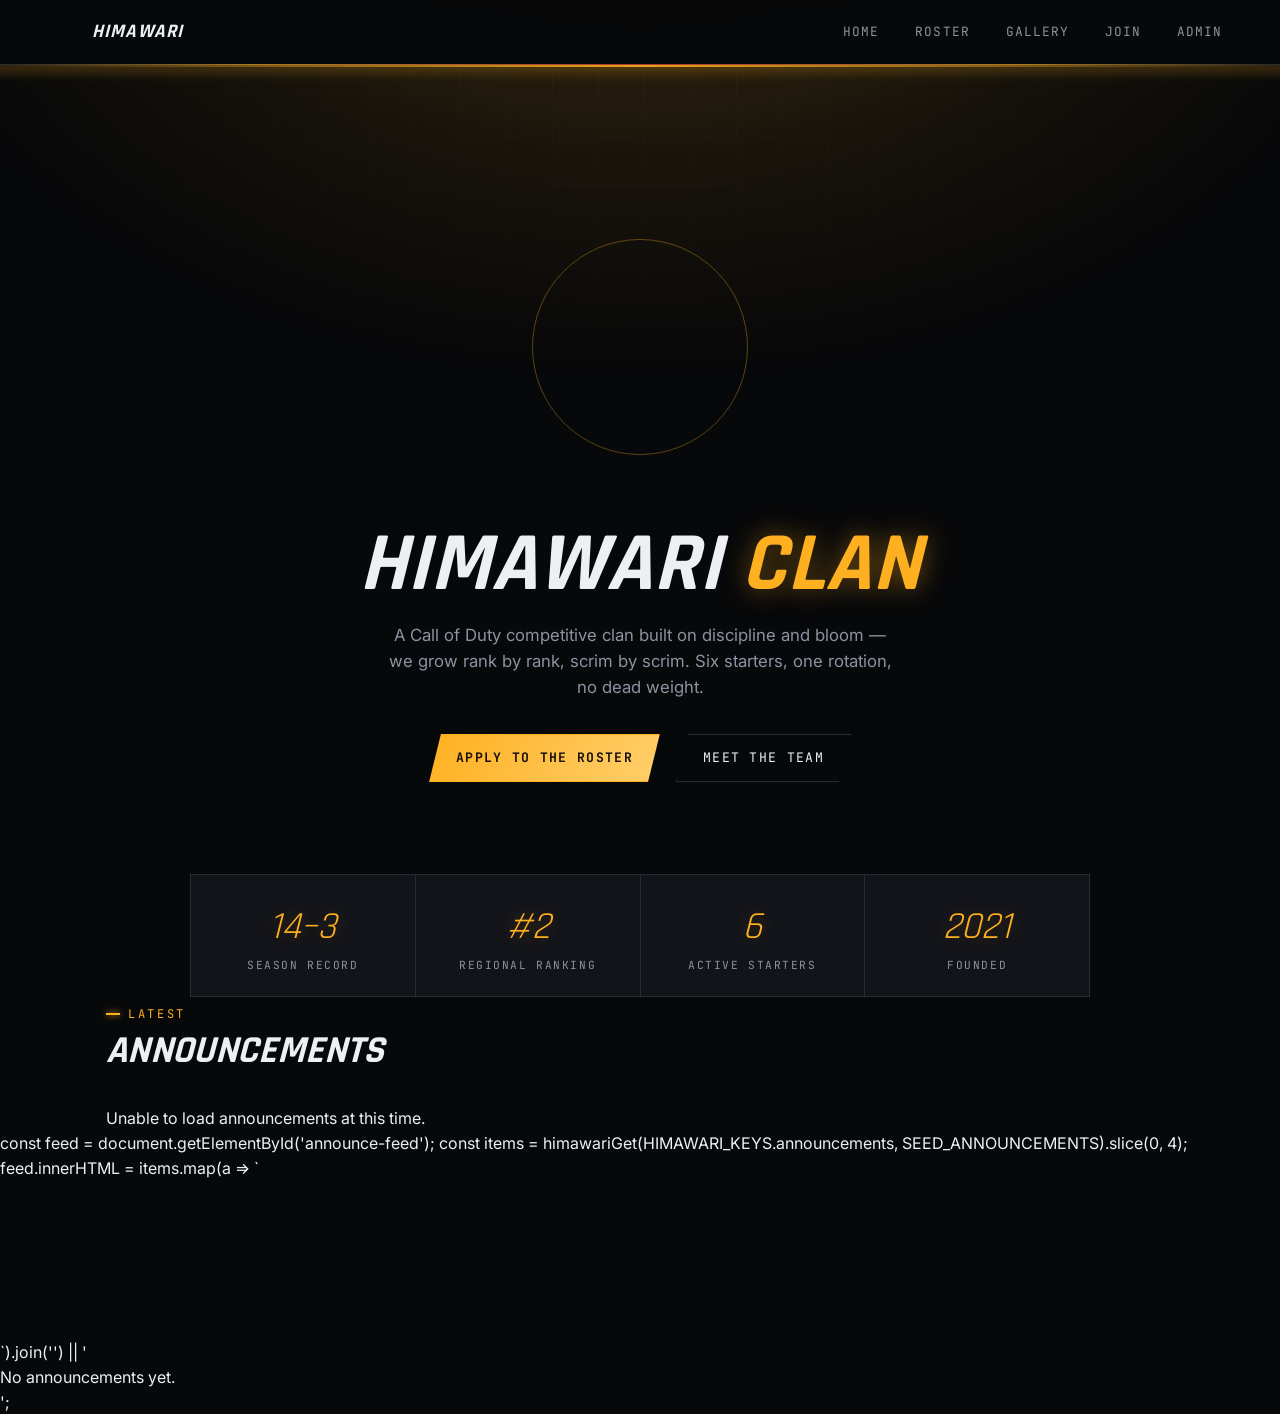
==== index.html @ 574be81c "Update index.html" ====
<!DOCTYPE html>
<html lang="en">
<head>
<meta charset="UTF-8">
<meta name="viewport" content="width=device-width, initial-scale=1.0">
<title>Himawari — Call of Duty Clan</title>
<link rel="preconnect" href="https://fonts.googleapis.com">
<link href="https://fonts.googleapis.com/css2?family=Rajdhani:wght@600;700&family=Inter:wght@400;500&family=JetBrains+Mono:wght@400;500&display=swap" rel="stylesheet">
<link rel="stylesheet" href="css/style.css">
</head>
<body data-page="home">

<nav class="site-nav">
  <a href="index.html" class="brand"><span class="emblem"></span> Himawari</a>
  <div class="nav-links">
    <a href="index.html" data-page="home">Home</a>
    <a href="roster.html" data-page="roster">Roster</a>
    <a href="gallery.html" data-page="gallery">Gallery</a>
    <a href="join.html" data-page="join">Join</a>
    <a href="admin.html" data-page="admin">Admin</a>
  </div>
  <button class="nav-toggle" aria-label="Toggle menu">☰</button>
</nav>

<header class="hero">
  <div class="container">
    <div class="emblem-hero" aria-hidden="true"></div>
    <h1>HIMAWARI <span class="accent">CLAN</span></h1>
    <p class="lede">A Call of Duty competitive clan built on discipline and bloom — we grow rank by rank, scrim by scrim. Six starters, one rotation, no dead weight.</p>
    <div class="hero-cta">
      <a href="join.html" class="btn btn-primary">Apply to the roster</a>
      <a href="roster.html" class="btn btn-ghost">Meet the team</a>
    </div>
  </div>
</header>

<section class="container">
  <div class="stat-strip reveal">
    <div class="stat"><div class="num">14–3</div><div class="label">Season record</div></div>
    <div class="stat"><div class="num">#2</div><div class="label">Regional ranking</div></div>
    <div class="stat"><div class="num">6</div><div class="label">Active starters</div></div>
    <div class="stat"><div class="num">2021</div><div class="label">Founded</div></div>
  </div>
</section>

<!-- Inside index.html -->
<section class="container">
  <div class="section-head reveal">
    <span class="eyebrow">Latest</span>
    <h2>Announcements</h2>
  </div>
  <div id="announce-feed" class="grid grid-2 reveal"></div>
</section>

<script>
  async function loadAnnouncements() {
    const feed = document.getElementById('announce-feed');
    try {
      const response = await fetch('/api/announcements');
      const items = await response.json();

      if (!items || items.length === 0) {
        feed.innerHTML = '<p class="text-muted">No announcements published yet.</p>';
        return;
      }

      feed.innerHTML = items.slice(0, 4).map(a => `
        <article class="card announce">
          <span class="eyebrow">${a.category || 'Announcement'}</span>
          <h3>${a.title}</h3>
          <p>${a.body}</p>
          <time>${new Date(a.created_at).toLocaleDateString()}</time>
        </article>
      `).join('');
    } catch (err) {
      console.error('Failed to load announcements:', err);
      feed.innerHTML = '<p>Unable to load announcements at this time.</p>';
    }
  }

  document.addEventListener('DOMContentLoaded', loadAnnouncements);
</script>
  const feed = document.getElementById('announce-feed');
  const items = himawariGet(HIMAWARI_KEYS.announcements, SEED_ANNOUNCEMENTS).slice(0, 4);
  feed.innerHTML = items.map(a => `
    <article class="card announce">
      <span class="eyebrow">Announcement</span>
      <h3>${a.title}</h3>
      <p>${a.body}</p>
      <time>${a.date}</time>
    </article>
  `).join('') || '<p>No announcements yet.</p>';
</script>
</body>
</html>
---- css/style.css ----
/* ============================================================
   HIMAWARI — design tokens
   Direction: Call of Duty Mobile HUD meets the clan's sunflower
   emblem. Tactical black field, operator-orange accent, kill-feed
   red, HUD corner-brackets on every panel, a scanline sweeping the
   hero, and a bloom-reticle sunflower where a compass would sit.
   All class names / custom properties are unchanged from the prior
   sheet so index/roster/gallery/join/admin.html and main.js /
   admin.js keep working without edits.
   ============================================================ */
:root {
  --bg: #07080a;
  --bg-deep: #050506;
  --panel: #12141a;
  --panel-alt: #191c23;
  --line: #262b34;
  --line-bright: #3a4150;

  --gold: #ffb020;
  --gold-dim: #c9821a;
  --ember: #ff4433;

  --text: #edeff2;
  --text-dim: #8b93a1;

  --font-display: 'Rajdhani', 'Arial Narrow', sans-serif;
  --font-body: 'Inter', system-ui, -apple-system, sans-serif;
  --font-mono: 'JetBrains Mono', ui-monospace, monospace;

  --ease-snap: cubic-bezier(0.16, 1, 0.3, 1);
  --ease-out: cubic-bezier(0.22, 1, 0.36, 1);
  --dur-fast: 180ms;
  --dur-med: 420ms;

  --hud-corner: 14px;
}

* { box-sizing: border-box; margin: 0; padding: 0; }

html { scroll-behavior: smooth; }

body {
  background:
    radial-gradient(ellipse 900px 500px at 50% -10%, rgba(255, 176, 32, 0.08), transparent 60%),
    var(--bg);
  color: var(--text);
  font-family: var(--font-body);
  line-height: 1.55;
  overflow-x: hidden;
  position: relative;
}

/* faint tactical grid + diagonal scan texture, fixed behind everything */
body::before {
  content: '';
  position: fixed;
  inset: 0;
  z-index: -1;
  pointer-events: none;
  background-image:
    linear-gradient(rgba(255, 255, 255, 0.028) 1px, transparent 1px),
    linear-gradient(90deg, rgba(255, 255, 255, 0.028) 1px, transparent 1px);
  background-size: 46px 46px;
  mask-image: radial-gradient(ellipse 80% 60% at 50% 0%, #000 0%, transparent 75%);
}

img, svg { display: block; max-width: 100%; }

a { color: inherit; text-decoration: none; }

h1, h2, h3, h4 {
  font-family: var(--font-display);
  font-weight: 700;
  letter-spacing: 0.01em;
  text-transform: uppercase;
  line-height: 1.02;
  font-style: italic;
  transform: skewX(-1deg);
}

.eyebrow {
  font-family: var(--font-mono);
  font-size: 0.75rem;
  letter-spacing: 0.22em;
  text-transform: uppercase;
  color: var(--gold);
  display: inline-flex;
  align-items: center;
  gap: 8px;
}
.eyebrow::before {
  content: '';
  width: 14px;
  height: 2px;
  background: var(--gold);
  box-shadow: 0 0 6px 0 var(--gold);
}

.container {
  max-width: 1180px;
  margin: 0 auto;
  padding: 0 clamp(20px, 5vw, 56px);
}

/* ---------- HUD corner brackets (signature panel treatment) ---------- */
.card,
.stat,
.gallery-tile,
.match,
.login-box,
.player-avatar {
  position: relative;
}
.card::before, .card::after,
.stat::before, .stat::after,
.gallery-tile::before, .gallery-tile::after,
.login-box::before, .login-box::after {
  content: '';
  position: absolute;
  width: var(--hud-corner);
  height: var(--hud-corner);
  border: 2px solid var(--gold);
  opacity: 0;
  transition: opacity 260ms var(--ease-snap), width 260ms var(--ease-snap), height 260ms var(--ease-snap);
  pointer-events: none;
  z-index: 3;
}
.card::before, .stat::before, .gallery-tile::before, .login-box::before {
  top: -1px; left: -1px;
  border-right: none; border-bottom: none;
}
.card::after, .stat::after, .gallery-tile::after, .login-box::after {
  bottom: -1px; right: -1px;
  border-left: none; border-top: none;
}
.card:hover::before, .card:hover::after,
.stat:hover::before, .stat:hover::after,
.gallery-tile:hover::before, .gallery-tile:hover::after,
.login-box::before, .login-box::after {
  opacity: 1;
}
.login-box::before, .login-box::after { opacity: 1; }

/* ---------- Nav ---------- */
.site-nav {
  position: sticky;
  top: 0;
  z-index: 50;
  display: flex;
  align-items: center;
  justify-content: space-between;
  padding: 16px clamp(20px, 5vw, 56px);
  background: rgba(7, 8, 10, 0.88);
  backdrop-filter: blur(12px);
  border-bottom: 1px solid var(--line);
}
.site-nav::after {
  content: '';
  position: absolute;
  left: 0; right: 0; bottom: -1px;
  height: 1px;
  background: linear-gradient(90deg, transparent, var(--gold) 20%, var(--ember) 50%, var(--gold) 80%, transparent);
  opacity: 0.6;
}

.brand {
  display: flex;
  align-items: center;
  gap: 10px;
  font-family: var(--font-display);
  font-weight: 700;
  font-size: 1.2rem;
  letter-spacing: 0.06em;
  text-transform: uppercase;
  font-style: italic;
  transition: transform 200ms var(--ease-snap), text-shadow 200ms var(--ease-snap);
}
.brand:hover { transform: skewX(-3deg); text-shadow: 0 0 14px rgba(255, 176, 32, 0.55); }

.brand .mark { width: 26px; height: 26px; }

.nav-links {
  display: flex;
  gap: clamp(14px, 3vw, 32px);
  font-family: var(--font-mono);
  font-size: 0.8rem;
  letter-spacing: 0.08em;
  text-transform: uppercase;
}

.nav-links a {
  position: relative;
  color: var(--text-dim);
  padding: 6px 2px;
  transition: color 160ms var(--ease-snap), transform 160ms var(--ease-snap);
  display: inline-block;
}
.nav-links a::before {
  content: '';
  position: absolute;
  left: -8px; top: 50%;
  width: 3px; height: 0;
  background: var(--ember);
  transform: translateY(-50%);
  transition: height 200ms var(--ease-snap);
}
.nav-links a::after {
  content: '';
  position: absolute;
  left: 0; bottom: -2px;
  height: 2px; width: 0;
  background: var(--gold);
  box-shadow: 0 0 8px 0 rgba(255, 176, 32, 0.7);
  transition: width 220ms var(--ease-snap);
}
.nav-links a:hover,
.nav-links a[aria-current="page"] { color: var(--text); transform: translateX(2px); }
.nav-links a:hover::after,
.nav-links a[aria-current="page"]::after { width: 100%; }
.nav-links a:hover::before,
.nav-links a[aria-current="page"]::before { height: 60%; }

/* animated hamburger -> X, built from pseudo-elements; no markup changes needed */
.nav-toggle {
  display: none;
  position: relative;
  background: var(--panel);
  border: 1px solid var(--line);
  color: transparent;
  width: 42px; height: 38px;
  font-size: 0;
  cursor: pointer;
  clip-path: polygon(8px 0, 100% 0, calc(100% - 8px) 100%, 0 100%);
  transition: border-color 200ms var(--ease-snap), background 200ms var(--ease-snap);
}
.nav-toggle:hover { border-color: var(--gold-dim); }
.nav-toggle::before,
.nav-toggle::after {
  content: '';
  position: absolute;
  left: 50%; top: 50%;
  width: 18px; height: 2px;
  background: var(--gold);
  transform: translate(-50%, -6px);
  box-shadow: 0 12px 0 0 var(--gold);
  transition: transform 260ms var(--ease-snap), box-shadow 260ms var(--ease-snap), background 260ms var(--ease-snap);
}
.nav-toggle::after {
  transform: translate(-50%, 6px);
  box-shadow: none;
}
.nav-links.open ~ .nav-toggle::before {
  transform: translate(-50%, -50%) rotate(45deg);
  box-shadow: none;
}
.nav-links.open ~ .nav-toggle::after {
  transform: translate(-50%, -50%) rotate(-45deg);
  background: var(--ember);
}

/* ---------- Sunflower / reticle emblem (signature element) ---------- */
.emblem {
  --petal: var(--gold);
  position: relative;
  width: 1em; height: 1em;
}
.emblem .petal {
  position: absolute;
  inset: 0;
  background: var(--petal);
  clip-path: polygon(50% 0%, 58% 34%, 50% 46%, 42% 34%);
  transform-origin: 50% 50%;
}
.brand .emblem { font-size: 26px; }

.emblem-hero {
  width: clamp(200px, 26vw, 300px);
  height: clamp(200px, 26vw, 300px);
  margin: 0 auto;
  position: relative;
}
.emblem-hero::before {
  /* reticle ring */
  content: '';
  position: absolute;
  inset: 14%;
  border: 1px solid rgba(255, 176, 32, 0.35);
  border-radius: 50%;
}
.emblem-hero .petal {
  position: absolute;
  inset: 0;
  clip-path: polygon(50% 2%, 59% 38%, 50% 48%, 41% 38%);
  background: linear-gradient(180deg, var(--gold) 0%, var(--ember) 130%);
  transform-origin: 50% 50%;
  opacity: 0;
  filter: drop-shadow(0 0 6px rgba(255, 176, 32, 0.35));
  animation: bloom 900ms var(--ease-snap) forwards;
}
.emblem-hero .core {
  position: absolute;
  inset: 40%;
  border-radius: 50%;
  background: radial-gradient(circle at 35% 30%, #1c1f26, #07080a 70%);
  border: 1px solid var(--gold-dim);
  box-shadow: 0 0 0 5px rgba(7, 8, 10, 0.9), 0 0 24px -4px rgba(255, 176, 32, 0.5);
  z-index: 2;
}
@keyframes bloom {
  from { opacity: 0; transform: scale(0.2) rotate(var(--rot, 0deg)); }
  to { opacity: 1; transform: scale(1) rotate(var(--rot, 0deg)); }
}
.emblem-hero { animation: spin-slow 28s linear infinite; }
@keyframes spin-slow { to { transform: rotate(360deg); } }

/* ---------- Hero ---------- */
.hero {
  position: relative;
  padding: clamp(60px, 12vw, 132px) 0 clamp(48px, 8vw, 92px);
  text-align: center;
  overflow: hidden;
  isolation: isolate;
}
.hero::before {
  content: '';
  position: absolute;
  inset: -20% -10% auto -10%;
  height: 60%;
  background: radial-gradient(ellipse at 50% 0%, rgba(255, 176, 32, 0.16), transparent 70%);
  pointer-events: none;
  will-change: transform;
  transform: translateY(calc(var(--parallax, 0px) * -0.5));
}
.hero-glow-2 {
  content: '';
  position: absolute;
  inset: auto -20% -30% -20%;
  height: 50%;
  background: radial-gradient(ellipse at 50% 100%, rgba(255, 68, 51, 0.12), transparent 70%);
  pointer-events: none;
  will-change: transform;
  transform: translateY(var(--parallax, 0px));
}
/* scanline sweep across the hero — HUD "boot" feel */
.hero::after {
  content: '';
  position: absolute;
  left: -10%; right: -10%;
  top: 0;
  height: 2px;
  background: linear-gradient(90deg, transparent, rgba(255, 176, 32, 0.9), transparent);
  box-shadow: 0 0 14px 2px rgba(255, 176, 32, 0.5);
  animation: scan-sweep 5.5s ease-in-out infinite;
  z-index: -1;
}
@keyframes scan-sweep {
  0% { top: 0%; opacity: 0; }
  8% { opacity: 1; }
  50% { top: 100%; opacity: 1; }
  58% { opacity: 0; }
  100% { top: 100%; opacity: 0; }
}
.pollen-field { position: absolute; inset: 0; pointer-events: none; overflow: hidden; }
.pollen {
  position: absolute;
  bottom: -10px;
  width: 5px; height: 5px;
  border-radius: 50%;
  background: var(--gold);
  opacity: 0;
  box-shadow: 0 0 8px 1px rgba(255, 176, 32, 0.6);
  animation: pollen-drift linear infinite;
}
@keyframes pollen-drift {
  0% { opacity: 0; transform: translate(0, 0) scale(0.6); }
  10% { opacity: 0.9; }
  90% { opacity: 0.5; }
  100% { opacity: 0; transform: translate(var(--drift-x, 40px), -520px) scale(1.1); }
}
.hero h1 {
  font-size: clamp(2.6rem, 8vw, 5.2rem);
  margin: 26px 0 14px;
  opacity: 0;
  animation: rise-in 760ms var(--ease-snap) 320ms forwards;
}
.hero h1 .accent { color: var(--gold); text-shadow: 0 0 26px rgba(255, 176, 32, 0.45); }
.hero p.lede {
  max-width: 46ch;
  margin: 0 auto;
  color: var(--text-dim);
  font-size: 1.05rem;
  opacity: 0;
  animation: rise-in 760ms var(--ease-snap) 520ms forwards;
}
.hero-cta {
  display: flex;
  gap: 16px;
  justify-content: center;
  margin-top: 34px;
  flex-wrap: wrap;
  opacity: 0;
  animation: rise-in 760ms var(--ease-snap) 700ms forwards;
}
@keyframes rise-in {
  from { opacity: 0; transform: translateY(26px); }
  to { opacity: 1; transform: translateY(0); }
}

/* ---------- Buttons ---------- */
.btn {
  display: inline-flex;
  align-items: center;
  gap: 8px;
  padding: 13px 26px;
  font-family: var(--font-mono);
  font-size: 0.82rem;
  letter-spacing: 0.1em;
  text-transform: uppercase;
  border: 1px solid var(--line);
  background: var(--panel);
  color: var(--text);
  clip-path: polygon(12px 0, 100% 0, calc(100% - 12px) 100%, 0 100%);
  transition: transform 220ms var(--ease-snap), border-color 220ms, box-shadow 220ms, background 220ms;
  cursor: pointer;
  position: relative;
  overflow: hidden;
}
.btn::before {
  content: '';
  position: absolute;
  inset: 0;
  background: linear-gradient(120deg, transparent 30%, rgba(255, 255, 255, 0.18) 50%, transparent 70%);
  transform: translateX(-120%);
  transition: transform 520ms var(--ease-snap);
}
.btn:hover::before { transform: translateX(120%); }
.btn:hover { transform: translateY(-3px) scale(1.03); border-color: var(--gold-dim); }
.btn:active { transform: translateY(-1px) scale(0.98); transition-duration: 80ms; }
.btn-primary {
  background: linear-gradient(120deg, var(--gold), #ffcf6b);
  color: #17110a;
  border-color: var(--gold);
  font-weight: 700;
}
.btn-primary:hover { box-shadow: 0 0 0 1px var(--gold), 0 16px 40px -14px rgba(255, 176, 32, 0.65); }
.btn-ghost { background: transparent; }
.btn-ghost:hover { background: var(--panel-alt); }
.btn-danger { border-color: var(--ember); color: var(--ember); background: transparent; }
.btn-danger:hover { box-shadow: 0 0 0 1px var(--ember), 0 16px 34px -16px rgba(255, 68, 51, 0.55); }

/* ---------- Stat strip ---------- */
.stat-strip {
  display: grid;
  grid-template-columns: repeat(auto-fit, minmax(140px, 1fr));
  gap: 1px;
  background: var(--line);
  border: 1px solid var(--line);
  margin: 0 auto;
  max-width: 900px;
}
.stat {
  background: var(--panel);
  padding: 22px 16px;
  text-align: center;
  transition: background 220ms var(--ease-snap);
}
.stat:hover { background: var(--panel-alt); }
.stat .num {
  font-family: var(--font-display);
  font-style: italic;
  font-size: clamp(1.6rem, 4vw, 2.4rem);
  color: var(--gold);
  text-shadow: 0 0 18px rgba(255, 176, 32, 0.3);
}
.stat .label {
  font-family: var(--font-mono);
  font-size: 0.7rem;
  letter-spacing: 0.14em;
  text-transform: uppercase;
  color: var(--text-dim);
}

/* ---------- Sections ---------- */
section { padding: clamp(56px, 9vw, 104px) 0; }
.section-head { margin-bottom: 36px; }
.section-head h2 { font-size: clamp(1.7rem, 4vw, 2.4rem); margin-top: 8px; }

/* scroll reveal — staggered, direction-varied.
   IMPORTANT: .reveal is visible by default. JS opts an element INTO the
   hidden/animated starting state (via .reveal-armed) only once it has
   successfully set everything up, then reveals it on scroll. This way,
   if JS is slow, blocked, or a specific layout ever fails to intersect,
   content simply shows as normal instead of staying invisible. */
.reveal {
  opacity: 1;
  transform: none;
  clip-path: none;
}
.reveal.reveal-armed {
  opacity: 0;
  transition: opacity 640ms var(--ease-out), transform 640ms var(--ease-out), clip-path 640ms var(--ease-out);
  clip-path: inset(0 0 100% 0);
}
.reveal.reveal-armed[data-dir="up"] { transform: translateY(36px); }
.reveal.reveal-armed[data-dir="left"] { transform: translateX(-48px); clip-path: inset(0 100% 0 0); }
.reveal.reveal-armed[data-dir="right"] { transform: translateX(48px); clip-path: inset(0 0 0 100%); }
.reveal.reveal-armed[data-dir="scale"] { transform: scale(0.9) translateY(20px); clip-path: none; }
.reveal.reveal-armed.is-visible {
  opacity: 1;
  transform: none;
  clip-path: inset(0 0 0% 0);
}

/* ---------- Cards ---------- */
.card {
  background: var(--panel);
  border: 1px solid var(--line);
  padding: 24px;
  clip-path: polygon(0 0, 100% 0, 100% calc(100% - 16px), calc(100% - 16px) 100%, 0 100%);
  transition: border-color 220ms, transform 220ms var(--ease-snap), box-shadow 220ms, background 220ms;
}
.card:hover {
  border-color: var(--gold-dim);
  background: var(--panel-alt);
  transform: translateY(-6px) scale(1.015);
  box-shadow: 0 20px 44px -22px rgba(255, 176, 32, 0.4);
}

.grid { display: grid; gap: 20px; }
.grid-3 { grid-template-columns: repeat(auto-fit, minmax(220px, 1fr)); }
.grid-2 { grid-template-columns: repeat(auto-fit, minmax(280px, 1fr)); }

/* Announcement card */
.announce .eyebrow { display: inline-flex; margin-bottom: 8px; }
.announce h3 { font-size: 1.15rem; margin-bottom: 8px; }
.announce p { color: var(--text-dim); font-size: 0.94rem; }
.announce time { font-family: var(--font-mono); font-size: 0.72rem; color: var(--text-dim); }

/* Roster */
.player-card { text-align: left; }
.player-avatar {
  width: 56px; height: 56px;
  display: flex; align-items: center; justify-content: center;
  background: linear-gradient(160deg, var(--gold), var(--ember));
  color: #17110a;
  font-family: var(--font-display);
  font-style: italic;
  font-weight: 700;
  font-size: 1.2rem;
  margin-bottom: 16px;
  clip-path: polygon(20% 0, 100% 0, 80% 100%, 0 100%);
  transition: transform 260ms var(--ease-snap), box-shadow 260ms var(--ease-snap);
}
.player-card:hover .player-avatar { transform: rotate(-4deg) scale(1.08); box-shadow: 0 10px 26px -10px rgba(255, 176, 32, 0.6); }
.player-card h3 { font-size: 1.1rem; }
.player-role { font-family: var(--font-mono); font-size: 0.75rem; color: var(--gold); letter-spacing: 0.09em; text-transform: uppercase; margin: 4px 0 10px; }
.player-meta { font-size: 0.85rem; color: var(--text-dim); }

/* Gallery */
.gallery-tile {
  aspect-ratio: 4/3;
  position: relative;
  overflow: hidden;
  border: 1px solid var(--line);
  transition: border-color 220ms;
}
.gallery-tile:hover { border-color: var(--gold-dim); }
.gallery-tile .fill {
  position: absolute; inset: 0;
  transition: transform 700ms var(--ease-snap), filter 700ms;
}
.gallery-tile:hover .fill { transform: scale(1.12) rotate(-1deg); filter: brightness(1.15) saturate(1.1); }
.gallery-tile .cap {
  position: absolute; left: 0; right: 0; bottom: 0;
  padding: 14px 16px;
  background: linear-gradient(0deg, rgba(0,0,0,0.8), transparent);
  font-family: var(--font-mono);
  font-size: 0.78rem;
  transform: translateY(6px);
  opacity: 0.85;
  transition: transform 220ms var(--ease-snap), opacity 220ms;
}
.gallery-tile:hover .cap { transform: translateY(0); opacity: 1; }

/* Forms */
.field { margin-bottom: 18px; }
.field label {
  display: block;
  font-family: var(--font-mono);
  font-size: 0.75rem;
  letter-spacing: 0.08em;
  text-transform: uppercase;
  color: var(--text-dim);
  margin-bottom: 8px;
}
.field input, .field textarea, .field select {
  width: 100%;
  background: var(--panel-alt);
  border: 1px solid var(--line);
  color: var(--text);
  padding: 12px 14px;
  font-family: var(--font-body);
  font-size: 0.95rem;
  transition: border-color 180ms var(--ease-snap), box-shadow 180ms var(--ease-snap);
}
.field input:focus, .field textarea:focus, .field select:focus,
button:focus-visible, a:focus-visible, .btn:focus-visible {
  outline: 2px solid var(--gold);
  outline-offset: 2px;
}
.field input:focus, .field textarea:focus, .field select:focus {
  border-color: var(--gold-dim);
  box-shadow: 0 0 0 3px rgba(255, 176, 32, 0.12);
}
.field textarea { min-height: 120px; resize: vertical; }

/* ---------- Footer ---------- */
.site-footer {
  border-top: 1px solid var(--line);
  padding: 32px clamp(20px, 5vw, 56px);
  display: flex;
  justify-content: space-between;
  flex-wrap: wrap;
  gap: 12px;
  color: var(--text-dim);
  font-family: var(--font-mono);
  font-size: 0.78rem;
}

/* ---------- Admin ---------- */
.admin-tabs {
  display: flex;
  gap: 2px;
  margin-bottom: 28px;
  flex-wrap: wrap;
}
.admin-tab {
  padding: 10px 18px;
  background: var(--panel);
  border: 1px solid var(--line);
  font-family: var(--font-mono);
  font-size: 0.78rem;
  letter-spacing: 0.07em;
  text-transform: uppercase;
  cursor: pointer;
  color: var(--text-dim);
  transition: color 180ms var(--ease-snap), border-color 180ms var(--ease-snap), background 180ms var(--ease-snap);
}
.admin-tab:hover { color: var(--text); background: var(--panel-alt); }
.admin-tab.active { color: var(--gold); border-color: var(--gold-dim); background: var(--panel-alt); }
.admin-panel { display: none; animation: rise-in 420ms var(--ease-out) forwards; }
.admin-panel.active { display: block; }

.tab-badge {
  display: inline-flex;
  align-items: center;
  justify-content: center;
  min-width: 18px;
  height: 18px;
  padding: 0 5px;
  margin-left: 6px;
  border-radius: 999px;
  background: var(--ember);
  color: #fff;
  font-size: 0.68rem;
  font-weight: 700;
  box-shadow: 0 0 8px 0 rgba(255, 68, 51, 0.6);
  animation: badge-pulse 1.8s ease-in-out infinite;
}
@keyframes badge-pulse {
  0%, 100% { box-shadow: 0 0 8px 0 rgba(255, 68, 51, 0.6); }
  50% { box-shadow: 0 0 14px 3px rgba(255, 68, 51, 0.8); }
}

.list-row {
  display: flex;
  justify-content: space-between;
  align-items: flex-start;
  gap: 16px;
  padding: 16px 0;
  border-bottom: 1px solid var(--line);
  transition: background 180ms var(--ease-snap);
}
.list-row:hover { background: rgba(255, 176, 32, 0.03); }
.list-row .row-actions { display: flex; gap: 8px; flex-shrink: 0; }
.row-actions button {
  background: none;
  border: 1px solid var(--line);
  color: var(--text-dim);
  padding: 6px 12px;
  font-family: var(--font-mono);
  font-size: 0.72rem;
  cursor: pointer;
  transition: color 160ms var(--ease-snap), border-color 160ms var(--ease-snap);
}
.row-actions button:hover { color: var(--text); border-color: var(--gold-dim); }

.login-gate {
  min-height: 70vh;
  display: flex;
  align-items: center;
  justify-content: center;
}
.login-box { width: 100%; max-width: 360px; }

/* Bracket */
.bracket {
  display: flex;
  gap: 40px;
  overflow-x: auto;
  padding: 12px 0 24px;
}
.bracket-round { display: flex; flex-direction: column; justify-content: space-around; gap: 20px; min-width: 200px; }
.bracket-round h4 { font-size: 0.78rem; color: var(--text-dim); margin-bottom: 10px; }
.match {
  background: var(--panel);
  border: 1px solid var(--line);
  font-family: var(--font-mono);
  font-size: 0.8rem;
  transition: border-color 180ms var(--ease-snap);
}
.match .side {
  padding: 9px 12px;
  border-bottom: 1px solid var(--line);
  display: flex;
  justify-content: space-between;
  cursor: pointer;
  transition: background 160ms var(--ease-snap), color 160ms var(--ease-snap);
}
.match .side:last-child { border-bottom: none; }
.match .side.winner { color: var(--gold); text-shadow: 0 0 10px rgba(255, 176, 32, 0.4); }
.match .side:hover { background: var(--panel-alt); }

@media (max-width: 760px) {
  .nav-links {
    display: flex;
    flex-direction: column;
    position: absolute;
    top: 100%; left: 0; right: 0;
    background: rgba(7, 8, 10, 0.97);
    backdrop-filter: blur(12px);
    padding: 8px 20px;
    border-bottom: 1px solid var(--line);
    gap: 4px;

    max-height: 0;
    opacity: 0;
    padding-top: 0;
    padding-bottom: 0;
    overflow: hidden;
    visibility: hidden;
    transition:
      max-height 420ms var(--ease-snap),
      opacity 260ms var(--ease-snap),
      padding 420ms var(--ease-snap),
      visibility 0ms linear 420ms;
  }
  .nav-links.open {
    max-height: 360px;
    opacity: 1;
    padding-top: 14px;
    padding-bottom: 18px;
    visibility: visible;
    transition:
      max-height 420ms var(--ease-snap),
      opacity 300ms var(--ease-snap) 60ms,
      padding 420ms var(--ease-snap),
      visibility 0ms;
  }
  .nav-links a {
    padding: 12px 4px;
    border-bottom: 1px solid var(--line);
    opacity: 0;
    transform: translateY(-8px);
    transition: opacity 320ms var(--ease-out), transform 320ms var(--ease-out), color 160ms var(--ease-snap);
  }
  .nav-links a:last-child { border-bottom: none; }
  .nav-links.open a {
    opacity: 1;
    transform: translateY(0);
  }
  .nav-links.open a:nth-child(1) { transition-delay: 80ms; }
  .nav-links.open a:nth-child(2) { transition-delay: 130ms; }
  .nav-links.open a:nth-child(3) { transition-delay: 180ms; }
  .nav-links.open a:nth-child(4) { transition-delay: 230ms; }
  .nav-links.open a:nth-child(5) { transition-delay: 280ms; }
  .nav-toggle { display: block; }
}

@media (prefers-reduced-motion: reduce) {
  *, *::before, *::after {
    animation-duration: 0.001ms !important;
    animation-iteration-count: 1 !important;
    transition-duration: 0.001ms !important;
    scroll-behavior: auto !important;
  }
  .emblem-hero { animation: none; }
  .reveal { opacity: 1; transform: none; clip-path: none; }
}
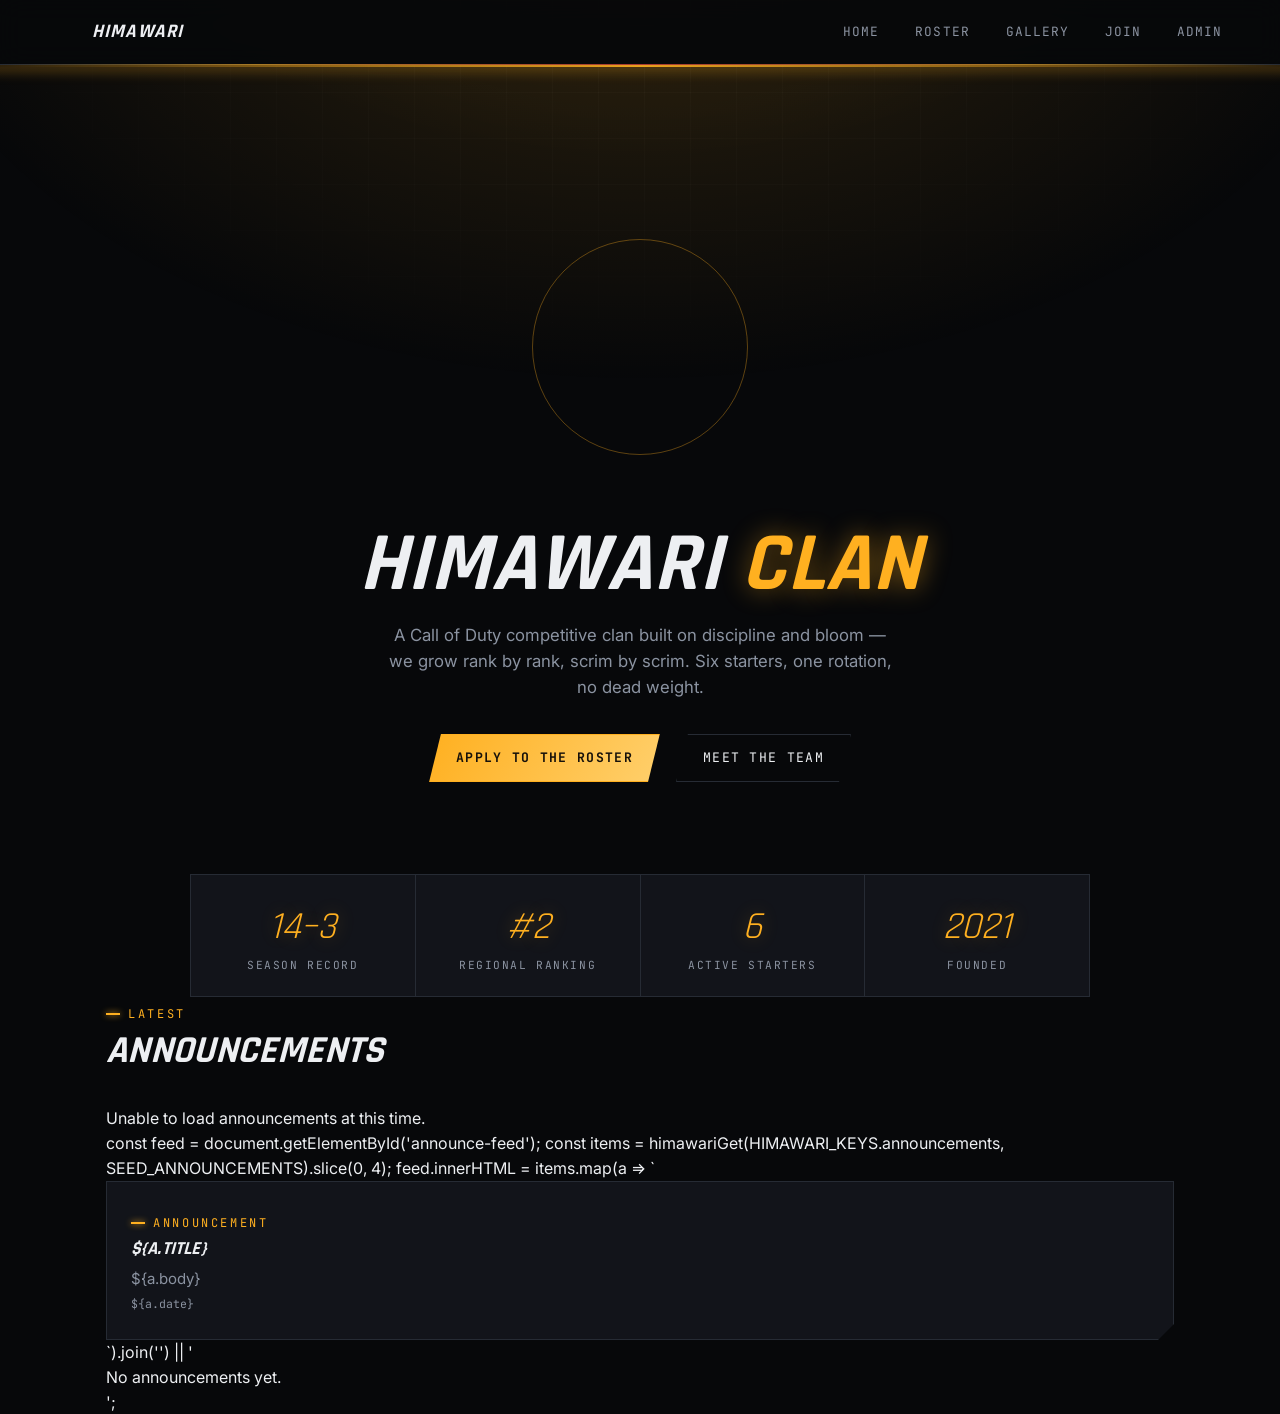
==== commit f92b01ea: "Update index.html" ====
--- a/index.html
+++ b/index.html
@@ -50,6 +50,15 @@
     <h2>Announcements</h2>
   </div>
   <div id="announce-feed" class="grid grid-2 reveal"></div>
+<!-- Inside index.html, right after the announcements section -->
+<section class="container" id="bracket-section" style="display: none;">
+  <div class="section-head reveal">
+    <span class="eyebrow">Tournament</span>
+    <h2 id="bracket-title">Active Bracket</h2>
+  </div>
+  
+  <!-- Bracket wrapper uses the styled .bracket class from your css/style.css -->
+  <div id="bracket-container" class="bracket reveal"></div>
 </section>
 
 <script>
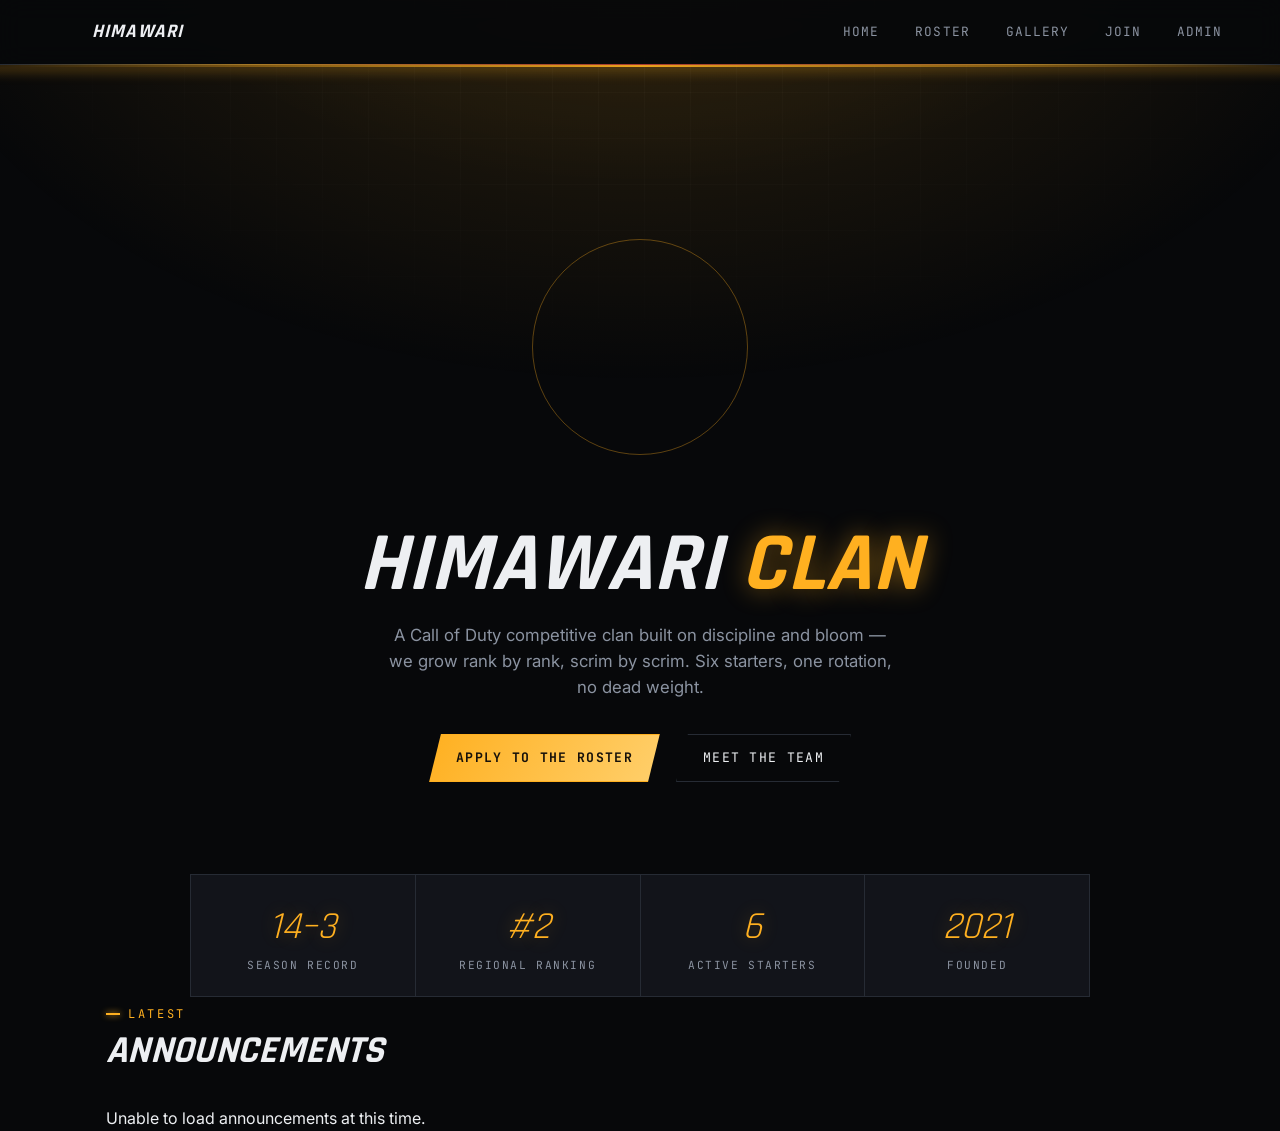
==== commit 729438af: "Update index.html" ====
--- a/index.html
+++ b/index.html
@@ -1,104 +1,147 @@
 <!DOCTYPE html>
 <html lang="en">
 <head>
-<meta charset="UTF-8">
-<meta name="viewport" content="width=device-width, initial-scale=1.0">
-<title>Himawari — Call of Duty Clan</title>
-<link rel="preconnect" href="https://fonts.googleapis.com">
-<link href="https://fonts.googleapis.com/css2?family=Rajdhani:wght@600;700&family=Inter:wght@400;500&family=JetBrains+Mono:wght@400;500&display=swap" rel="stylesheet">
-<link rel="stylesheet" href="css/style.css">
+  <meta charset="UTF-8">
+  <meta name="viewport" content="width=device-width, initial-scale=1.0">
+  <title>Himawari — Call of Duty Clan</title>
+  <link rel="preconnect" href="https://fonts.googleapis.com">
+  <link href="https://fonts.googleapis.com/css2?family=Rajdhani:wght@600;700&family=Inter:wght@400;500&family=JetBrains+Mono:wght@400;500&display=swap" rel="stylesheet">
+  <link rel="stylesheet" href="css/style.css">
 </head>
 <body data-page="home">
 
-<nav class="site-nav">
-  <a href="index.html" class="brand"><span class="emblem"></span> Himawari</a>
-  <div class="nav-links">
-    <a href="index.html" data-page="home">Home</a>
-    <a href="roster.html" data-page="roster">Roster</a>
-    <a href="gallery.html" data-page="gallery">Gallery</a>
-    <a href="join.html" data-page="join">Join</a>
-    <a href="admin.html" data-page="admin">Admin</a>
-  </div>
-  <button class="nav-toggle" aria-label="Toggle menu">☰</button>
-</nav>
+  <nav class="site-nav">
+    <a href="index.html" class="brand"><span class="emblem"></span> Himawari</a>
+    <div class="nav-links">
+      <a href="index.html" data-page="home">Home</a>
+      <a href="roster.html" data-page="roster">Roster</a>
+      <a href="gallery.html" data-page="gallery">Gallery</a>
+      <a href="join.html" data-page="join">Join</a>
+      <a href="admin.html" data-page="admin">Admin</a>
+    </div>
+    <button class="nav-toggle" aria-label="Toggle menu">☰</button>
+  </nav>
 
-<header class="hero">
-  <div class="container">
-    <div class="emblem-hero" aria-hidden="true"></div>
-    <h1>HIMAWARI <span class="accent">CLAN</span></h1>
-    <p class="lede">A Call of Duty competitive clan built on discipline and bloom — we grow rank by rank, scrim by scrim. Six starters, one rotation, no dead weight.</p>
-    <div class="hero-cta">
-      <a href="join.html" class="btn btn-primary">Apply to the roster</a>
-      <a href="roster.html" class="btn btn-ghost">Meet the team</a>
+  <header class="hero">
+    <div class="container">
+      <div class="emblem-hero" aria-hidden="true"></div>
+      <h1>HIMAWARI <span class="accent">CLAN</span></h1>
+      <p class="lede">A Call of Duty competitive clan built on discipline and bloom — we grow rank by rank, scrim by scrim. Six starters, one rotation, no dead weight.</p>
+      <div class="hero-cta">
+        <a href="join.html" class="btn btn-primary">Apply to the roster</a>
+        <a href="roster.html" class="btn btn-ghost">Meet the team</a>
+      </div>
     </div>
-  </div>
-</header>
+  </header>
 
-<section class="container">
-  <div class="stat-strip reveal">
-    <div class="stat"><div class="num">14–3</div><div class="label">Season record</div></div>
-    <div class="stat"><div class="num">#2</div><div class="label">Regional ranking</div></div>
-    <div class="stat"><div class="num">6</div><div class="label">Active starters</div></div>
-    <div class="stat"><div class="num">2021</div><div class="label">Founded</div></div>
-  </div>
-</section>
+  <section class="container">
+    <div class="stat-strip reveal">
+      <div class="stat"><div class="num">14–3</div><div class="label">Season record</div></div>
+      <div class="stat"><div class="num">#2</div><div class="label">Regional ranking</div></div>
+      <div class="stat"><div class="num">6</div><div class="label">Active starters</div></div>
+      <div class="stat"><div class="num">2021</div><div class="label">Founded</div></div>
+    </div>
+  </section>
 
-<!-- Inside index.html -->
-<section class="container">
-  <div class="section-head reveal">
-    <span class="eyebrow">Latest</span>
-    <h2>Announcements</h2>
-  </div>
-  <div id="announce-feed" class="grid grid-2 reveal"></div>
-<!-- Inside index.html, right after the announcements section -->
-<section class="container" id="bracket-section" style="display: none;">
-  <div class="section-head reveal">
-    <span class="eyebrow">Tournament</span>
-    <h2 id="bracket-title">Active Bracket</h2>
-  </div>
-  
-  <!-- Bracket wrapper uses the styled .bracket class from your css/style.css -->
-  <div id="bracket-container" class="bracket reveal"></div>
-</section>
+  <!-- Announcements Section -->
+  <section class="container">
+    <div class="section-head reveal">
+      <span class="eyebrow">Latest</span>
+      <h2>Announcements</h2>
+    </div>
+    <div id="announce-feed" class="grid grid-2 reveal"></div>
+  </section>
 
-<script>
-  async function loadAnnouncements() {
-    const feed = document.getElementById('announce-feed');
-    try {
-      const response = await fetch('/api/announcements');
-      const items = await response.json();
+  <!-- Active Tournament Bracket Section -->
+  <section class="container" id="bracket-section" style="display: none;">
+    <div class="section-head reveal">
+      <span class="eyebrow">Tournament</span>
+      <h2 id="bracket-title">Active Bracket</h2>
+    </div>
+    <div id="bracket-container" class="bracket reveal"></div>
+  </section>
 
-      if (!items || items.length === 0) {
-        feed.innerHTML = '<p class="text-muted">No announcements published yet.</p>';
-        return;
+  <script>
+    // 1. Fetch & Render Announcements
+    async function loadAnnouncements() {
+      const feed = document.getElementById('announce-feed');
+      try {
+        const response = await fetch('/api/announcements');
+        if (!response.ok) throw new Error('Network response failed');
+        
+        const items = await response.json();
+
+        if (!items || items.length === 0) {
+          feed.innerHTML = '<p class="text-muted">No announcements published yet.</p>';
+          return;
+        }
+
+        feed.innerHTML = items.slice(0, 4).map(a => `
+          <article class="card announce">
+            <span class="eyebrow">${a.category || 'Announcement'}</span>
+            <h3>${a.title}</h3>
+            <p>${a.body}</p>
+            <time>${new Date(a.created_at || Date.now()).toLocaleDateString()}</time>
+          </article>
+        `).join('');
+      } catch (err) {
+        console.error('Failed to load announcements:', err);
+        feed.innerHTML = '<p class="text-muted">Unable to load announcements at this time.</p>';
       }
+    }
 
-      feed.innerHTML = items.slice(0, 4).map(a => `
-        <article class="card announce">
-          <span class="eyebrow">${a.category || 'Announcement'}</span>
-          <h3>${a.title}</h3>
-          <p>${a.body}</p>
-          <time>${new Date(a.created_at).toLocaleDateString()}</time>
-        </article>
-      `).join('');
-    } catch (err) {
-      console.error('Failed to load announcements:', err);
-      feed.innerHTML = '<p>Unable to load announcements at this time.</p>';
+    // 2. Fetch & Render Tournament Bracket
+    async function loadHomeBracket() {
+      const section = document.getElementById('bracket-section');
+      const titleEl = document.getElementById('bracket-title');
+      const container = document.getElementById('bracket-container');
+
+      try {
+        const res = await fetch('/api/bracket?home=true');
+        if (!res.ok) throw new Error('Bracket API unavailable');
+
+        const bracket = await res.json();
+
+        if (!bracket || !bracket.bracket_data) {
+          section.style.display = 'none';
+          return;
+        }
+
+        section.style.display = 'block';
+        titleEl.textContent = bracket.title || 'Active Tournament Bracket';
+
+        const data = bracket.bracket_data;
+
+        if (data.rounds && Array.isArray(data.rounds)) {
+          container.innerHTML = data.rounds.map(round => `
+            <div class="bracket-round">
+              <h4>${round.name}</h4>
+              ${round.matches.map(m => `
+                <div class="match">
+                  <div class="side ${m.winner && m.winner === m.team1 ? 'winner' : ''}">
+                    <span>${m.team1 || 'TBD'}</span>
+                    <span>${m.score1 ?? ''}</span>
+                  </div>
+                  <div class="side ${m.winner && m.winner === m.team2 ? 'winner' : ''}">
+                    <span>${m.team2 || 'TBD'}</span>
+                    <span>${m.score2 ?? ''}</span>
+                  </div>
+                </div>
+              `).join('')}
+            </div>
+          `).join('');
+        }
+      } catch (err) {
+        console.error('Failed to load homepage bracket:', err);
+        section.style.display = 'none';
+      }
     }
-  }
 
-  document.addEventListener('DOMContentLoaded', loadAnnouncements);
-</script>
-  const feed = document.getElementById('announce-feed');
-  const items = himawariGet(HIMAWARI_KEYS.announcements, SEED_ANNOUNCEMENTS).slice(0, 4);
-  feed.innerHTML = items.map(a => `
-    <article class="card announce">
-      <span class="eyebrow">Announcement</span>
-      <h3>${a.title}</h3>
-      <p>${a.body}</p>
-      <time>${a.date}</time>
-    </article>
-  `).join('') || '<p>No announcements yet.</p>';
-</script>
+    // Initialize Page Data on Load
+    document.addEventListener('DOMContentLoaded', () => {
+      loadAnnouncements();
+      loadHomeBracket();
+    });
+  </script>
 </body>
 </html>
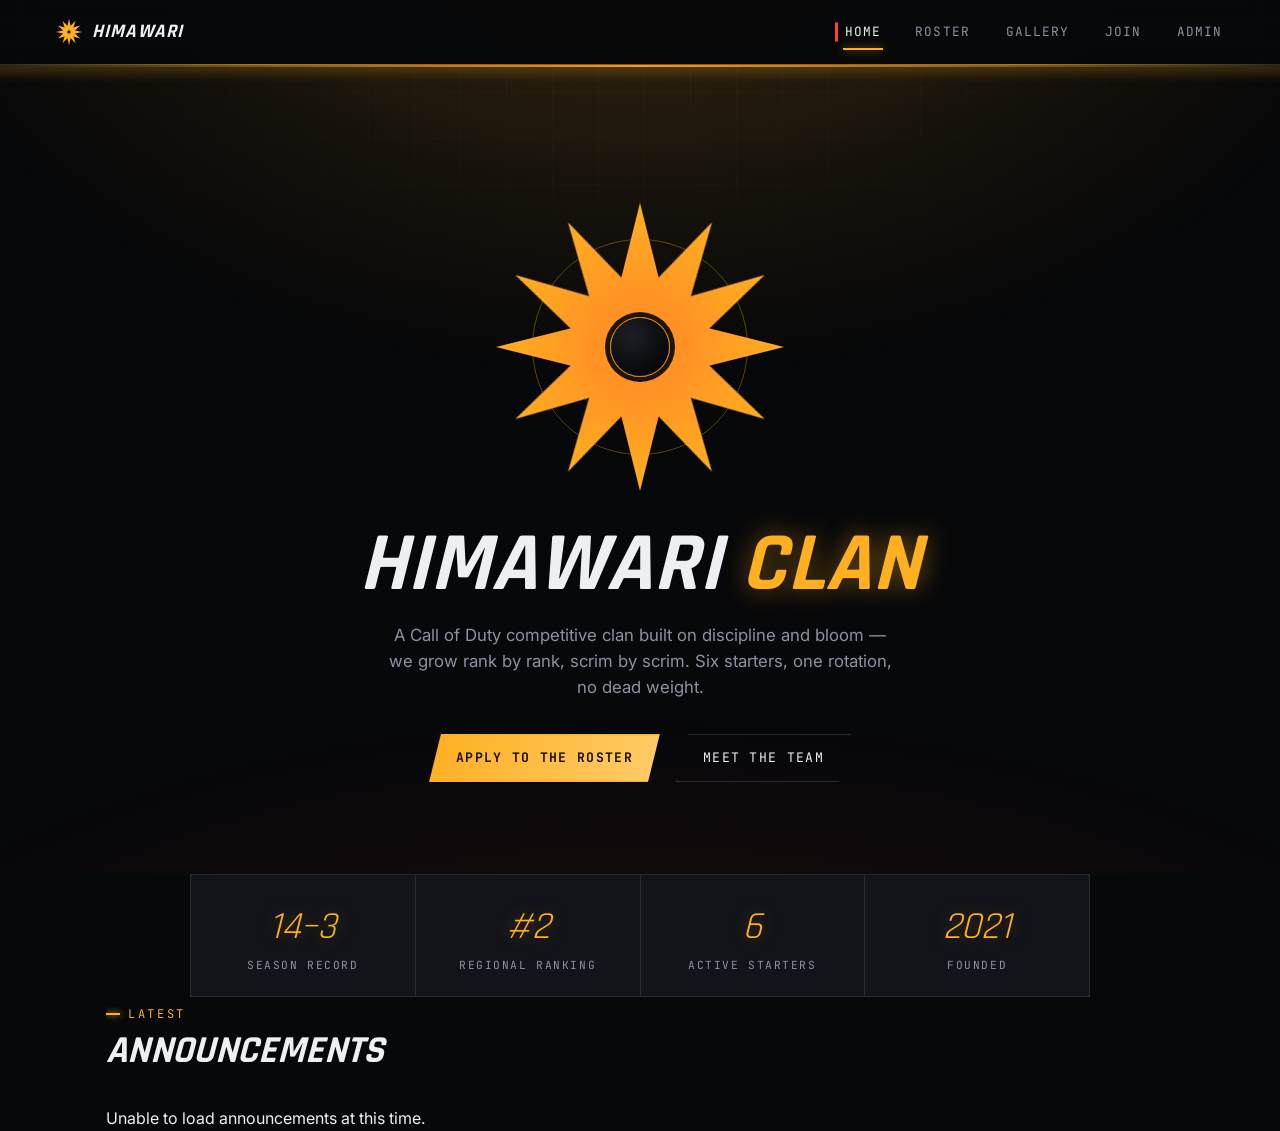
==== commit 7dabc387: "Update index.html" ====
--- a/index.html
+++ b/index.html
@@ -143,5 +143,7 @@
       loadHomeBracket();
     });
   </script>
+  
+  <script src="js/main.js"></script>
 </body>
 </html>
--- a/css/style.css
+++ b/css/style.css
@@ -62,6 +62,7 @@
     linear-gradient(90deg, rgba(255, 255, 255, 0.028) 1px, transparent 1px);
   background-size: 46px 46px;
   mask-image: radial-gradient(ellipse 80% 60% at 50% 0%, #000 0%, transparent 75%);
+  -webkit-mask-image: radial-gradient(ellipse 80% 60% at 50% 0%, #000 0%, transparent 75%);
 }
 
 img, svg { display: block; max-width: 100%; }
@@ -114,7 +115,9 @@
 .card::before, .card::after,
 .stat::before, .stat::after,
 .gallery-tile::before, .gallery-tile::after,
-.login-box::before, .login-box::after {
+.login-box::before, .login-box::after,
+.match::before, .match::after,
+.player-avatar::before, .player-avatar::after {
   content: '';
   position: absolute;
   width: var(--hud-corner);
@@ -125,18 +128,20 @@
   pointer-events: none;
   z-index: 3;
 }
-.card::before, .stat::before, .gallery-tile::before, .login-box::before {
+.card::before, .stat::before, .gallery-tile::before, .login-box::before, .match::before, .player-avatar::before {
   top: -1px; left: -1px;
   border-right: none; border-bottom: none;
 }
-.card::after, .stat::after, .gallery-tile::after, .login-box::after {
+.card::after, .stat::after, .gallery-tile::after, .login-box::after, .match::after, .player-avatar::after {
   bottom: -1px; right: -1px;
   border-left: none; border-top: none;
 }
 .card:hover::before, .card:hover::after,
 .stat:hover::before, .stat:hover::after,
 .gallery-tile:hover::before, .gallery-tile:hover::after,
-.login-box::before, .login-box::after {
+.login-box::before, .login-box::after,
+.match:hover::before, .match:hover::after,
+.player-avatar:hover::before, .player-avatar:hover::after {
   opacity: 1;
 }
 .login-box::before, .login-box::after { opacity: 1; }
@@ -152,6 +157,7 @@
   padding: 16px clamp(20px, 5vw, 56px);
   background: rgba(7, 8, 10, 0.88);
   backdrop-filter: blur(12px);
+  -webkit-backdrop-filter: blur(12px);
   border-bottom: 1px solid var(--line);
 }
 .site-nav::after {
@@ -278,6 +284,7 @@
   height: clamp(200px, 26vw, 300px);
   margin: 0 auto;
   position: relative;
+  animation: spin-slow 28s linear infinite;
 }
 .emblem-hero::before {
   /* reticle ring */
@@ -310,7 +317,6 @@
   from { opacity: 0; transform: scale(0.2) rotate(var(--rot, 0deg)); }
   to { opacity: 1; transform: scale(1) rotate(var(--rot, 0deg)); }
 }
-.emblem-hero { animation: spin-slow 28s linear infinite; }
 @keyframes spin-slow { to { transform: rotate(360deg); } }
 
 /* ---------- Hero ---------- */
@@ -488,9 +494,7 @@
 /* scroll reveal — staggered, direction-varied.
    IMPORTANT: .reveal is visible by default. JS opts an element INTO the
    hidden/animated starting state (via .reveal-armed) only once it has
-   successfully set everything up, then reveals it on scroll. This way,
-   if JS is slow, blocked, or a specific layout ever fails to intersect,
-   content simply shows as normal instead of staying invisible. */
+   successfully set everything up, then reveals it on scroll. */
 .reveal {
   opacity: 1;
   transform: none;
@@ -567,6 +571,8 @@
 .gallery-tile:hover { border-color: var(--gold-dim); }
 .gallery-tile .fill {
   position: absolute; inset: 0;
+  width: 100%; height: 100%;
+  object-fit: cover;
   transition: transform 700ms var(--ease-snap), filter 700ms;
 }
 .gallery-tile:hover .fill { transform: scale(1.12) rotate(-1deg); filter: brightness(1.15) saturate(1.1); }
@@ -579,6 +585,7 @@
   transform: translateY(6px);
   opacity: 0.85;
   transition: transform 220ms var(--ease-snap), opacity 220ms;
+  z-index: 2;
 }
 .gallery-tile:hover .cap { transform: translateY(0); opacity: 1; }
 
@@ -739,6 +746,7 @@
     top: 100%; left: 0; right: 0;
     background: rgba(7, 8, 10, 0.97);
     backdrop-filter: blur(12px);
+    -webkit-backdrop-filter: blur(12px);
     padding: 8px 20px;
     border-bottom: 1px solid var(--line);
     gap: 4px;
@@ -797,3 +805,295 @@
   .emblem-hero { animation: none; }
   .reveal { opacity: 1; transform: none; clip-path: none; }
 }
+
+/* ============================================================
+   ROSTER PAGE — sidebar + scrollspy tabs + row-cards
+   New rules only. Everything above this line is unchanged from
+   the existing stylesheet — nothing here overrides prior classes.
+   ============================================================ */
+
+.roster-shell {
+  display: grid;
+  grid-template-columns: 220px 1fr;
+  gap: 0;
+  border: 1px solid var(--line);
+  min-height: 60vh;
+  background: var(--bg-deep);
+}
+
+/* ---------- Sidebar ---------- */
+.roster-sidebar {
+  border-right: 1px solid var(--line);
+  padding: 24px 18px;
+  display: flex;
+  flex-direction: column;
+  gap: 32px;
+}
+.roster-sidebar-head {
+  display: flex;
+  align-items: center;
+  gap: 8px;
+  font-family: var(--font-display);
+  font-style: italic;
+  font-weight: 700;
+  text-transform: uppercase;
+  color: var(--gold);
+  font-size: 0.95rem;
+  padding-bottom: 16px;
+  border-bottom: 1px solid var(--line);
+}
+.roster-sidebar-head .emblem { font-size: 20px; }
+
+.sidebar-label {
+  font-family: var(--font-mono);
+  font-size: 0.68rem;
+  letter-spacing: 0.18em;
+  text-transform: uppercase;
+  color: var(--text-dim);
+  margin-bottom: 12px;
+}
+
+.rank-tally { display: flex; flex-direction: column; gap: 14px; }
+.rank-tally-item { cursor: pointer; }
+.rank-tally-item .rank-tally-row {
+  display: flex;
+  justify-content: space-between;
+  font-family: var(--font-mono);
+  font-size: 0.74rem;
+  color: var(--text-dim);
+  margin-bottom: 6px;
+  transition: color 160ms var(--ease-snap);
+}
+.rank-tally-item:hover .rank-tally-row,
+.rank-tally-item.active .rank-tally-row { color: var(--text); }
+.rank-tally-item.active .rank-tally-row .rank-tally-name { color: var(--gold); }
+.rank-tally-bar-track {
+  height: 4px;
+  background: var(--panel-alt);
+  border: 1px solid var(--line);
+  overflow: hidden;
+}
+.rank-tally-bar-fill {
+  height: 100%;
+  background: linear-gradient(90deg, var(--gold-dim), var(--gold));
+  width: 0%;
+  transition: width 620ms var(--ease-out);
+}
+.rank-tally-item.active .rank-tally-bar-fill { background: linear-gradient(90deg, var(--ember), var(--gold)); }
+
+.sidebar-news-item { padding: 10px 0; border-top: 1px solid var(--line); }
+.sidebar-news-item:first-of-type { border-top: none; }
+.sidebar-news-item .eyebrow { font-size: 0.65rem; margin-bottom: 4px; }
+.sidebar-news-item p {
+  font-family: var(--font-mono);
+  font-size: 0.72rem;
+  color: var(--text-dim);
+  line-height: 1.5;
+}
+
+/* ---------- Main column ---------- */
+.roster-main { padding: 28px clamp(18px, 3vw, 32px) 48px; min-width: 0; }
+.roster-main-head { margin-bottom: 22px; }
+.roster-main-head h1 {
+  font-size: clamp(1.5rem, 3vw, 2.1rem);
+  display: flex;
+  flex-wrap: wrap;
+  gap: 10px;
+  align-items: baseline;
+}
+.roster-main-head h1 .accent { color: var(--gold); }
+.roster-main-head .sub {
+  font-family: var(--font-mono);
+  font-size: 0.72rem;
+  letter-spacing: 0.1em;
+  text-transform: uppercase;
+  color: var(--text-dim);
+  margin-top: 6px;
+}
+
+.roster-tabs {
+  display: flex;
+  gap: 22px;
+  border-bottom: 1px solid var(--line);
+  margin-bottom: 30px;
+  flex-wrap: wrap;
+}
+.roster-tab {
+  background: none;
+  border: none;
+  color: var(--text-dim);
+  font-family: var(--font-mono);
+  font-size: 0.76rem;
+  letter-spacing: 0.1em;
+  text-transform: uppercase;
+  padding: 10px 2px 12px;
+  cursor: pointer;
+  position: relative;
+  transition: color 160ms var(--ease-snap);
+}
+.roster-tab::after {
+  content: '';
+  position: absolute;
+  left: 0; right: 0; bottom: -1px;
+  height: 2px;
+  background: var(--ember);
+  transform: scaleX(0);
+  transform-origin: left;
+  transition: transform 220ms var(--ease-snap);
+}
+.roster-tab:hover { color: var(--text); }
+.roster-tab.active { color: var(--gold); }
+.roster-tab.active::after { transform: scaleX(1); }
+
+.roster-section { margin-bottom: 36px; scroll-margin-top: 90px; }
+.roster-section-title {
+  font-family: var(--font-mono);
+  font-size: 0.72rem;
+  letter-spacing: 0.16em;
+  text-transform: uppercase;
+  color: var(--gold);
+  margin-bottom: 12px;
+  padding-bottom: 8px;
+  border-bottom: 1px solid var(--line);
+}
+
+.roster-rows { display: flex; flex-direction: column; gap: 10px; }
+
+.roster-row {
+  display: flex;
+  align-items: center;
+  gap: 16px;
+  padding: 14px 16px;
+  background: var(--panel);
+  border: 1px solid var(--line);
+  clip-path: polygon(0 0, 100% 0, 100% calc(100% - 10px), calc(100% - 10px) 100%, 0 100%);
+  transition: border-color 200ms var(--ease-snap), background 200ms var(--ease-snap), transform 200ms var(--ease-snap);
+}
+.roster-row:hover { border-color: var(--gold-dim); background: var(--panel-alt); transform: translateX(3px); }
+
+.roster-row-avatar {
+  flex-shrink: 0;
+  width: 44px; height: 44px;
+  display: flex; align-items: center; justify-content: center;
+  background: linear-gradient(160deg, var(--gold), var(--ember));
+  color: #17110a;
+  font-family: var(--font-display);
+  font-style: italic;
+  font-weight: 700;
+  font-size: 1rem;
+  clip-path: polygon(18% 0, 100% 0, 82% 100%, 0 100%);
+}
+
+.roster-row-body { flex: 1; min-width: 0; }
+.roster-row-body .name-line {
+  display: flex;
+  align-items: center;
+  gap: 8px;
+  flex-wrap: wrap;
+  font-family: var(--font-display);
+  font-style: italic;
+  font-weight: 700;
+  text-transform: uppercase;
+  font-size: 1rem;
+}
+.roster-row-body .role-pill {
+  font-family: var(--font-mono);
+  font-style: normal;
+  font-size: 0.68rem;
+  letter-spacing: 0.06em;
+  text-transform: uppercase;
+  color: var(--gold);
+  border: 1px solid var(--line);
+  padding: 2px 8px;
+}
+.roster-row-body .meta-line {
+  font-family: var(--font-mono);
+  font-size: 0.76rem;
+  color: var(--text-dim);
+  margin-top: 4px;
+}
+
+.roster-row .btn { flex-shrink: 0; padding: 9px 16px; font-size: 0.72rem; }
+
+/* ---------- Profile modal ---------- */
+.roster-modal-overlay {
+  position: fixed;
+  inset: 0;
+  background: rgba(5, 5, 6, 0.82);
+  backdrop-filter: blur(4px);
+  display: flex;
+  align-items: center;
+  justify-content: center;
+  padding: 20px;
+  z-index: 100;
+  opacity: 0;
+  pointer-events: none;
+  transition: opacity 220ms var(--ease-snap);
+}
+.roster-modal-overlay.open { opacity: 1; pointer-events: auto; }
+
+.roster-modal {
+  width: 100%;
+  max-width: 380px;
+  background: var(--panel);
+  border: 1px solid var(--line-bright);
+  padding: 28px;
+  position: relative;
+  transform: translateY(14px);
+  transition: transform 220ms var(--ease-snap);
+}
+.roster-modal-overlay.open .roster-modal { transform: translateY(0); }
+.roster-modal::before, .roster-modal::after {
+  content: '';
+  position: absolute;
+  width: var(--hud-corner);
+  height: var(--hud-corner);
+  border: 2px solid var(--gold);
+}
+.roster-modal::before { top: -1px; left: -1px; border-right: none; border-bottom: none; }
+.roster-modal::after { bottom: -1px; right: -1px; border-left: none; border-top: none; }
+
+.roster-modal-close {
+  position: absolute;
+  top: 14px; right: 14px;
+  background: none;
+  border: none;
+  color: var(--text-dim);
+  font-family: var(--font-mono);
+  font-size: 1.1rem;
+  cursor: pointer;
+  line-height: 1;
+  padding: 4px;
+}
+.roster-modal-close:hover { color: var(--ember); }
+
+.roster-modal .roster-row-avatar { width: 60px; height: 60px; font-size: 1.4rem; margin-bottom: 16px; }
+.roster-modal h3 { font-size: 1.3rem; margin-bottom: 8px; }
+.roster-modal-field { padding: 10px 0; border-top: 1px solid var(--line); }
+.roster-modal-field:first-of-type { border-top: none; margin-top: 6px; }
+.roster-modal-field .k {
+  font-family: var(--font-mono);
+  font-size: 0.66rem;
+  letter-spacing: 0.14em;
+  text-transform: uppercase;
+  color: var(--text-dim);
+}
+.roster-modal-field .v { font-size: 0.92rem; margin-top: 3px; }
+
+@media (max-width: 820px) {
+  .roster-shell { grid-template-columns: 1fr; }
+  .roster-sidebar {
+    border-right: none;
+    border-bottom: 1px solid var(--line);
+    flex-direction: row;
+    flex-wrap: wrap;
+    gap: 20px;
+    align-items: flex-start;
+  }
+  .roster-sidebar-head { width: 100%; }
+  .rank-tally { flex-direction: row; flex-wrap: wrap; gap: 16px; flex: 1; }
+  .rank-tally-item { min-width: 120px; }
+  .sidebar-news { width: 100%; }
+  .roster-row { flex-wrap: wrap; }
+  .roster-row .btn { margin-left: auto; }
+}
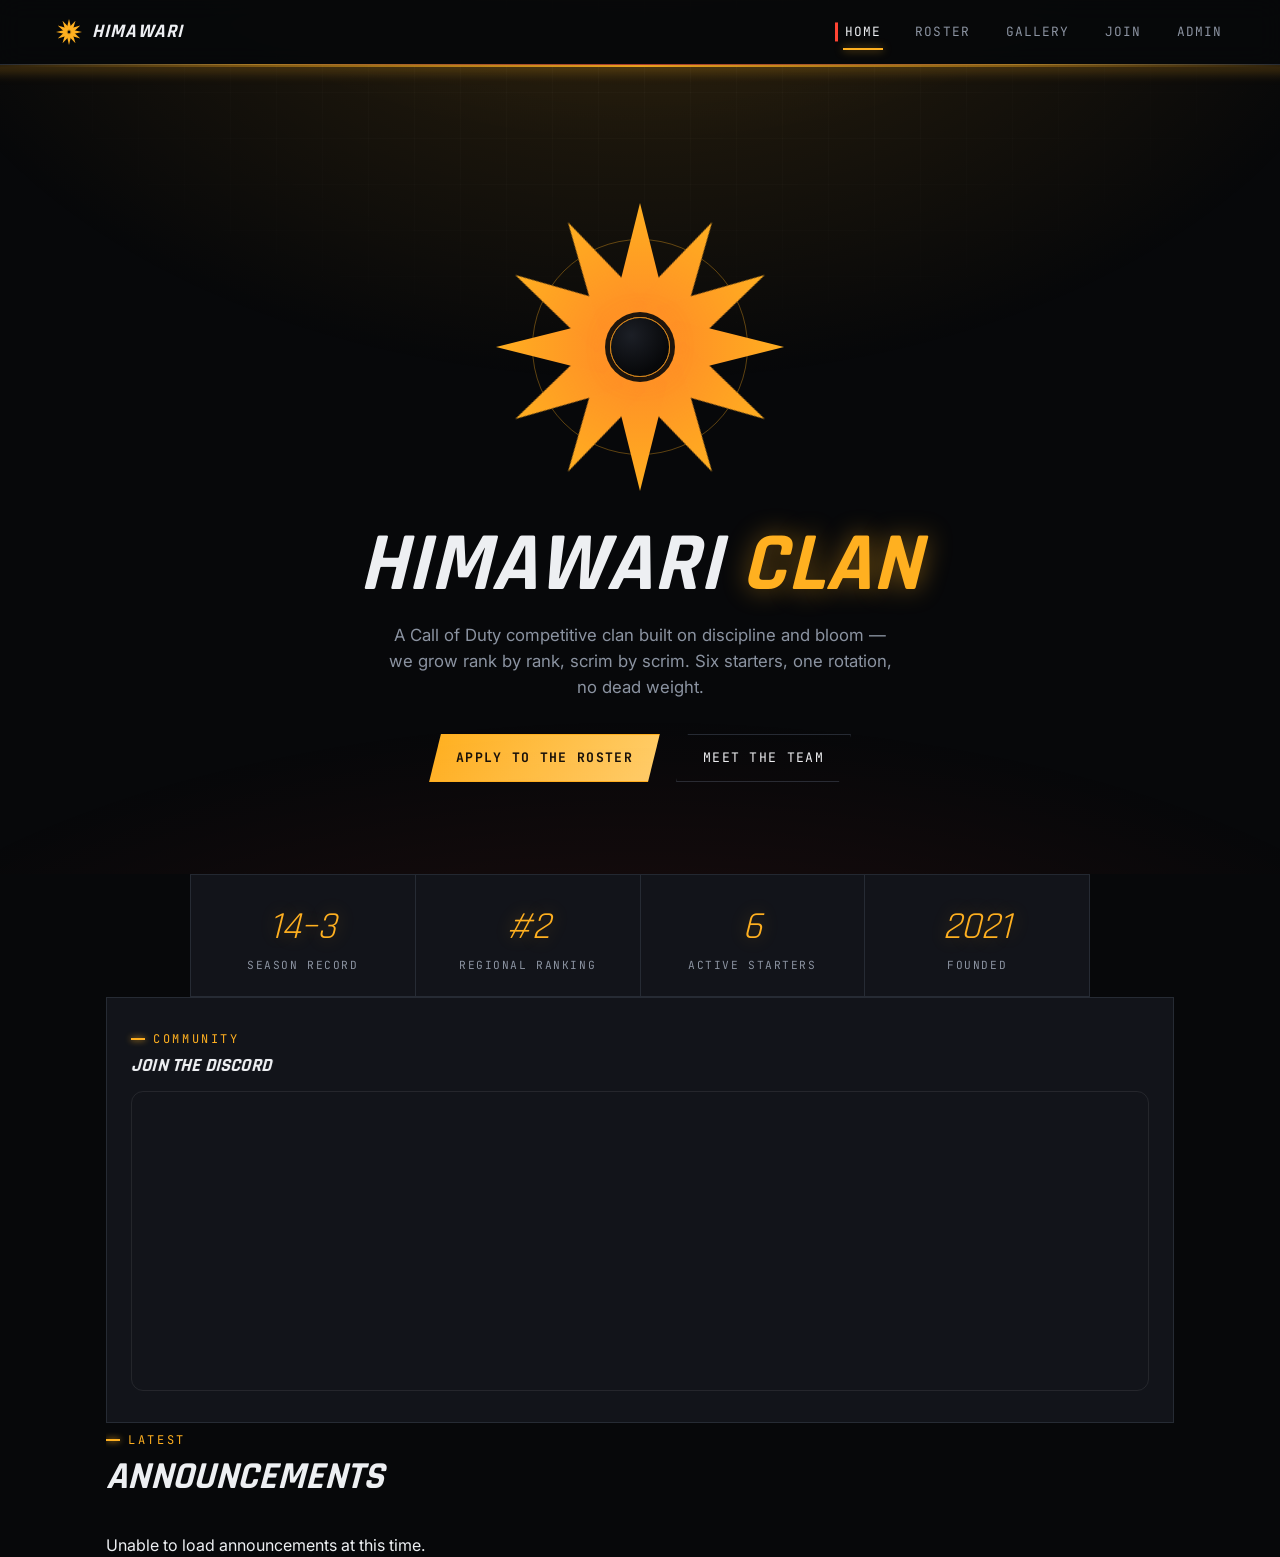
==== commit ded6d5f9: "Update index.html" ====
--- a/index.html
+++ b/index.html
@@ -40,6 +40,17 @@
       <div class="stat"><div class="num">#2</div><div class="label">Regional ranking</div></div>
       <div class="stat"><div class="num">6</div><div class="label">Active starters</div></div>
       <div class="stat"><div class="num">2021</div><div class="label">Founded</div></div>
+    </div>
+  </section>
+    <section class="container">
+    <div class="card reveal">
+      <span class="eyebrow">Community</span>
+      <h3 style="margin-top:8px;margin-bottom:16px;">Join the Discord</h3>
+      <iframe src="https://discord.com/widget?id=1543226587959263345&theme=dark"
+        width="100%" height="300" allowtransparency="true" frameborder="0"
+        sandbox="allow-popups allow-popups-to-escape-sandbox allow-same-origin allow-scripts"
+        style="border-radius:12px;border:1px solid rgba(255,255,255,0.08);">
+      </iframe>
     </div>
   </section>
 
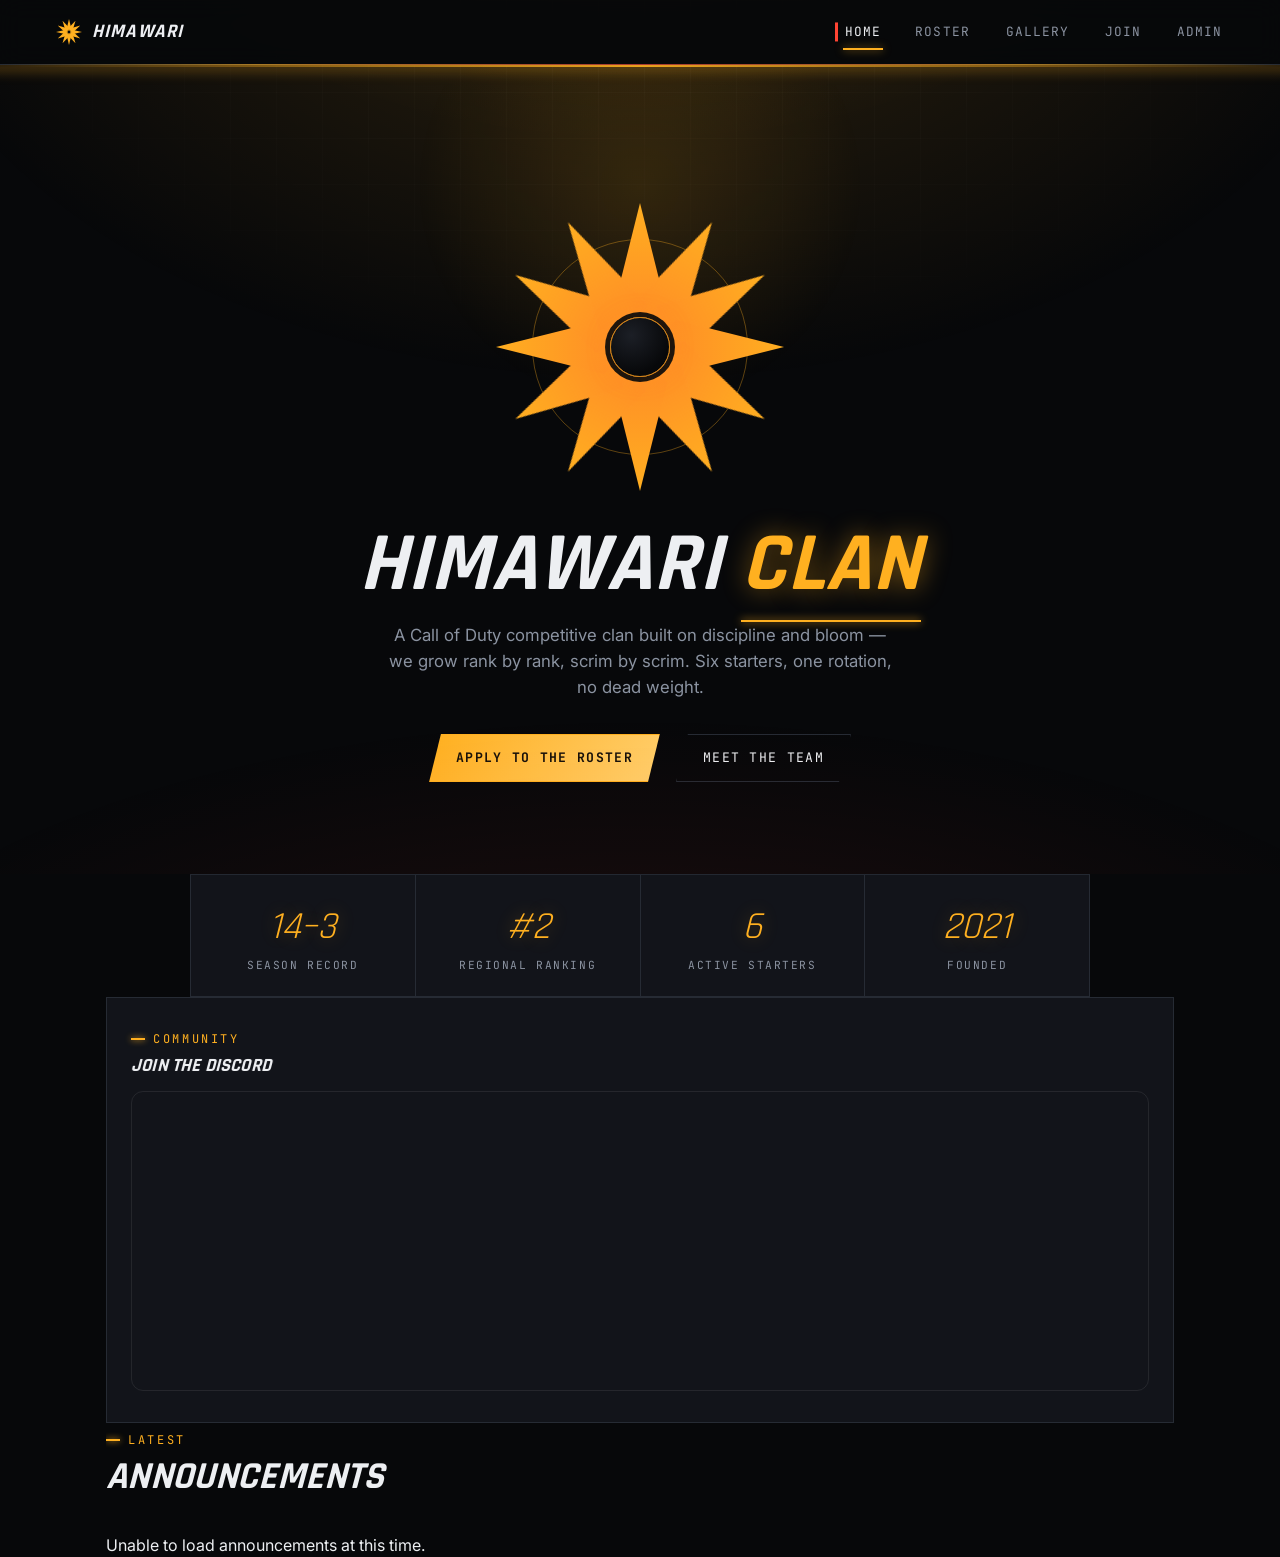
==== commit 242de061: "Update index.html" ====
--- a/index.html
+++ b/index.html
@@ -7,6 +7,7 @@
   <link rel="preconnect" href="https://fonts.googleapis.com">
   <link href="https://fonts.googleapis.com/css2?family=Rajdhani:wght@600;700&family=Inter:wght@400;500&family=JetBrains+Mono:wght@400;500&display=swap" rel="stylesheet">
   <link rel="stylesheet" href="css/style.css">
+  <link rel="stylesheet" href="css/enhancements.css">
 </head>
 <body data-page="home">
 
@@ -23,6 +24,7 @@
   </nav>
 
   <header class="hero">
+    <div class="hero-cursor-glow"></div>
     <div class="container">
       <div class="emblem-hero" aria-hidden="true"></div>
       <h1>HIMAWARI <span class="accent">CLAN</span></h1>
@@ -36,13 +38,14 @@
 
   <section class="container">
     <div class="stat-strip reveal">
-      <div class="stat"><div class="num">14–3</div><div class="label">Season record</div></div>
-      <div class="stat"><div class="num">#2</div><div class="label">Regional ranking</div></div>
-      <div class="stat"><div class="num">6</div><div class="label">Active starters</div></div>
-      <div class="stat"><div class="num">2021</div><div class="label">Founded</div></div>
+      <div class="stat"><div class="num scramble-target">14–3</div><div class="label">Season record</div></div>
+      <div class="stat"><div class="num scramble-target">#2</div><div class="label">Regional ranking</div></div>
+      <div class="stat"><div class="num scramble-target">6</div><div class="label">Active starters</div></div>
+      <div class="stat"><div class="num scramble-target">2021</div><div class="label">Founded</div></div>
     </div>
   </section>
-    <section class="container">
+
+  <section class="container">
     <div class="card reveal">
       <span class="eyebrow">Community</span>
       <h3 style="margin-top:8px;margin-bottom:16px;">Join the Discord</h3>
@@ -156,5 +159,6 @@
   </script>
   
   <script src="js/main.js"></script>
+  <script src="js/enhancements.js"></script>
 </body>
 </html>
--- a/css/enhancements.css
+++ b/css/enhancements.css
@@ -0,0 +1,275 @@
+/* ============================================================
+   HIMAWARI — enhancements
+   Purely additive. Nothing here overrides or duplicates a rule
+   from style.css; it only adds new classes/elements. Safe to
+   link after style.css on every page.
+   ============================================================ */
+
+/* ---------- Boot sequence (home page, once per session) ---------- */
+.boot-overlay {
+  position: fixed;
+  inset: 0;
+  z-index: 999;
+  background: var(--bg-deep);
+  display: flex;
+  flex-direction: column;
+  align-items: center;
+  justify-content: center;
+  gap: 18px;
+  transition: opacity 480ms var(--ease-out), visibility 0ms linear 480ms;
+}
+.boot-overlay.hide { opacity: 0; visibility: hidden; pointer-events: none; }
+
+.boot-mark {
+  width: 40px;
+  height: 40px;
+  background: var(--gold);
+  box-shadow: 0 0 18px 2px rgba(255, 176, 32, 0.5);
+  clip-path: polygon(50% 0%, 100% 50%, 50% 100%, 0% 50%);
+  opacity: 0;
+  animation: boot-mark-in 640ms var(--ease-snap) 120ms forwards;
+}
+@keyframes boot-mark-in {
+  from { opacity: 0; transform: scale(0.4) rotate(-25deg); }
+  to { opacity: 1; transform: scale(1) rotate(0deg); }
+}
+
+.boot-lines {
+  font-family: var(--font-mono);
+  font-size: 0.76rem;
+  letter-spacing: 0.1em;
+  text-transform: uppercase;
+  color: var(--gold);
+  text-align: center;
+  min-height: 1.4em;
+}
+.boot-line {
+  opacity: 0;
+  animation: boot-line-in 260ms var(--ease-out) forwards;
+}
+@keyframes boot-line-in {
+  from { opacity: 0; transform: translateY(4px); }
+  to { opacity: 1; transform: translateY(0); }
+}
+
+.boot-bar-track {
+  width: 220px;
+  height: 2px;
+  background: var(--line);
+  overflow: hidden;
+}
+.boot-bar-fill {
+  height: 100%;
+  width: 0%;
+  background: var(--gold);
+  box-shadow: 0 0 8px var(--gold);
+  animation: boot-bar 1300ms var(--ease-snap) 160ms forwards;
+}
+@keyframes boot-bar { to { width: 100%; } }
+
+/* ---------- Hero cursor-reactive glow ---------- */
+.hero-cursor-glow {
+  position: absolute;
+  inset: 0;
+  pointer-events: none;
+  z-index: -1;
+  background: radial-gradient(
+    320px circle at var(--mx, 50%) var(--my, 15%),
+    rgba(255, 176, 32, 0.12),
+    transparent 70%
+  );
+}
+
+/* ---------- Accent underline sweep on hero heading ---------- */
+.hero h1 .accent { position: relative; }
+.hero h1 .accent::after {
+  content: '';
+  position: absolute;
+  left: 0;
+  right: 0;
+  bottom: -4px;
+  height: 2px;
+  background: var(--gold);
+  box-shadow: 0 0 8px var(--gold);
+  transform: scaleX(0);
+  transform-origin: left;
+  animation: accent-underline 460ms var(--ease-snap) 1050ms forwards;
+}
+@keyframes accent-underline { to { transform: scaleX(1); } }
+
+/* ---------- Scramble-reveal targets ---------- */
+.scramble-target { font-variant-numeric: tabular-nums; }
+
+/* ---------- Card Tilt & Magnetic Base Styling ---------- */
+.stat-card, .roster-card, .news-card, .feature-card, .gallery-item {
+  transform-style: preserve-3d;
+  will-change: transform;
+  transition: transform 0.15s ease-out;
+}
+
+/* ---------- Admin tab-switch flicker ---------- */
+.tab-flicker { animation: tab-flicker-kf 220ms steps(6); }
+@keyframes tab-flicker-kf {
+  0%, 100% { opacity: 1; }
+  10%, 30%, 50%, 70%, 90% { opacity: 0.4; }
+  20%, 40%, 60%, 80% { opacity: 0.85; }
+}
+
+/* ---------- Optional loading skeleton shimmer ---------- */
+.skeleton-line {
+  height: 14px;
+  margin-bottom: 10px;
+  background: linear-gradient(90deg, var(--panel) 25%, var(--panel-alt) 50%, var(--panel) 75%);
+  background-size: 200% 100%;
+  animation: skeleton-sweep 1.4s ease-in-out infinite;
+  clip-path: polygon(0 0, 100% 0, 100% 100%, 6px 100%);
+}
+@keyframes skeleton-sweep {
+  0% { background-position: 200% 0; }
+  100% { background-position: -200% 0; }
+}
+
+/* ---------- Tactical scrollbar ---------- */
+html { scrollbar-color: var(--panel-alt) var(--bg-deep); scrollbar-width: thin; }
+::-webkit-scrollbar { width: 10px; height: 10px; }
+::-webkit-scrollbar-track { background: var(--bg-deep); }
+::-webkit-scrollbar-thumb { background: var(--panel-alt); border: 1px solid var(--line); }
+::-webkit-scrollbar-thumb:hover { background: var(--gold-dim); }
+
+/* ---------- Keyboard focus for the rank-tally sidebar item ---------- */
+.rank-tally-item:focus-visible {
+  outline: 2px solid var(--gold);
+  outline-offset: 2px;
+}
+
+@media (prefers-reduced-motion: reduce) {
+  .boot-overlay, .boot-mark, .boot-line, .boot-bar-fill,
+  .hero h1 .accent::after, .tab-flicker, .skeleton-line {
+    animation: none !important;
+  }
+  .hero h1 .accent::after { transform: scaleX(1); }
+  .stat-card, .roster-card, .news-card, .feature-card, .gallery-item, .btn {
+    transform: none !important;
+  }
+}
+/* ---------- Gallery Enhanced Tactical Grid ---------- */
+.gallery-grid {
+  display: grid;
+  grid-template-columns: repeat(auto-fit, minmax(280px, 1fr));
+  gap: 1.5rem;
+  margin-top: 2rem;
+}
+
+.gallery-card {
+  position: relative;
+  background: var(--panel);
+  border: 1px solid var(--line);
+  overflow: hidden;
+  transform-style: preserve-3d;
+  will-change: transform;
+  transition: transform 0.2s cubic-bezier(0.16, 1, 0.3, 1), border-color 0.2s ease, box-shadow 0.2s ease;
+}
+
+.gallery-card:hover {
+  border-color: var(--gold);
+  box-shadow: 0 12px 30px -10px rgba(255, 176, 32, 0.25);
+}
+
+.gallery-card::before {
+  content: 'IMG_RAW // HUD';
+  position: absolute;
+  top: 8px;
+  right: 8px;
+  z-index: 2;
+  font-family: var(--font-mono);
+  font-size: 0.65rem;
+  letter-spacing: 0.1em;
+  color: var(--gold);
+  background: rgba(11, 15, 25, 0.85);
+  padding: 2px 6px;
+  border: 1px solid var(--line);
+  pointer-events: none;
+}
+
+.gallery-card img {
+  width: 100%;
+  height: 220px;
+  object-fit: cover;
+  display: block;
+  filter: brightness(0.9) contrast(1.05);
+  transition: filter 0.3s ease, transform 0.3s ease;
+}
+
+.gallery-card:hover img {
+  filter: brightness(1.05) contrast(1.1);
+  transform: scale(1.03);
+}
+
+.gallery-caption {
+  padding: 0.85rem 1rem;
+  font-family: var(--font-mono);
+  font-size: 0.8rem;
+  color: var(--text-dim);
+  text-transform: uppercase;
+  letter-spacing: 0.05em;
+  background: var(--panel-alt);
+  border-top: 1px solid var(--line);
+}
+/* ---------- Join / Recruitment Form Enhancements ---------- */
+.join-form-container {
+  position: relative;
+  background: var(--panel);
+  border: 1px solid var(--line);
+  padding: 2.5rem;
+  max-width: 680px;
+  margin: 0 auto;
+  box-shadow: 0 20px 50px rgba(0, 0, 0, 0.4);
+}
+
+.join-form-container::after {
+  content: '';
+  position: absolute;
+  top: -1px;
+  left: -1px;
+  width: 12px;
+  height: 12px;
+  border-top: 2px solid var(--gold);
+  border-left: 2px solid var(--gold);
+}
+
+.form-group {
+  margin-bottom: 1.5rem;
+  position: relative;
+}
+
+.form-group label {
+  display: block;
+  font-family: var(--font-mono);
+  font-size: 0.75rem;
+  letter-spacing: 0.1em;
+  text-transform: uppercase;
+  color: var(--text-dim);
+  margin-bottom: 0.5rem;
+  transition: color 0.2s ease;
+}
+
+.form-group:focus-within label {
+  color: var(--gold);
+}
+
+.form-control {
+  width: 100%;
+  background: var(--bg-deep);
+  border: 1px solid var(--line);
+  color: var(--text-main, #fff);
+  padding: 0.75rem 1rem;
+  font-family: inherit;
+  font-size: 0.9rem;
+  transition: border-color 0.2s ease, box-shadow 0.2s ease;
+}
+
+.form-control:focus {
+  outline: none;
+  border-color: var(--gold);
+  box-shadow: 0 0 12px rgba(255, 176, 32, 0.25);
+}
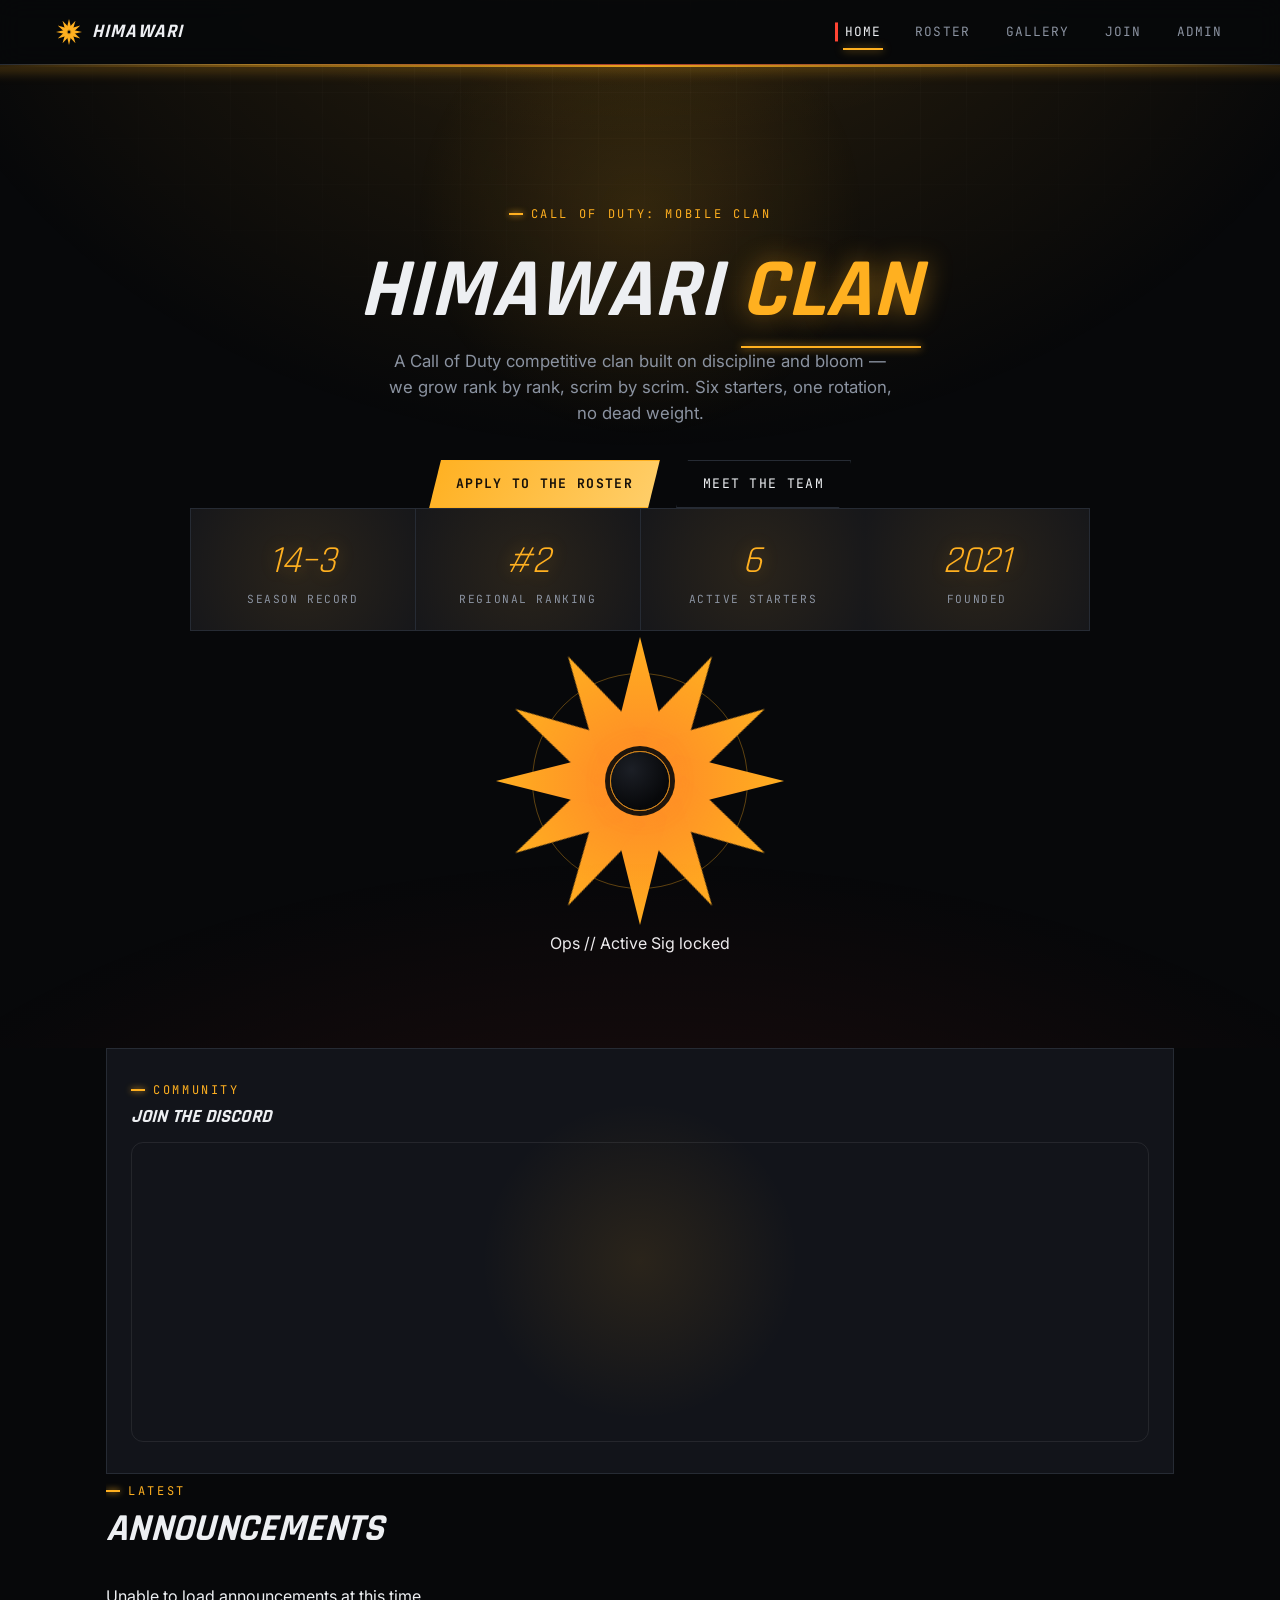
==== commit 8f763677: "Update index.html" ====
--- a/index.html
+++ b/index.html
@@ -23,27 +23,36 @@
     <button class="nav-toggle" aria-label="Toggle menu">☰</button>
   </nav>
 
-  <header class="hero">
+  <header class="hero hero-home">
     <div class="hero-cursor-glow"></div>
     <div class="container">
-      <div class="emblem-hero" aria-hidden="true"></div>
-      <h1>HIMAWARI <span class="accent">CLAN</span></h1>
-      <p class="lede">A Call of Duty competitive clan built on discipline and bloom — we grow rank by rank, scrim by scrim. Six starters, one rotation, no dead weight.</p>
-      <div class="hero-cta">
-        <a href="join.html" class="btn btn-primary">Apply to the roster</a>
-        <a href="roster.html" class="btn btn-ghost">Meet the team</a>
+      <div class="hero-grid">
+        <div class="hero-copy">
+          <span class="eyebrow">Call of Duty: Mobile Clan</span>
+          <h1>HIMAWARI <span class="accent">CLAN</span></h1>
+          <p class="lede">A Call of Duty competitive clan built on discipline and bloom — we grow rank by rank, scrim by scrim. Six starters, one rotation, no dead weight.</p>
+          <div class="hero-cta">
+            <a href="join.html" class="btn btn-primary">Apply to the roster</a>
+            <a href="roster.html" class="btn btn-ghost">Meet the team</a>
+          </div>
+          <div class="stat-strip reveal">
+            <div class="stat"><div class="num scramble-target">14–3</div><div class="label">Season record</div></div>
+            <div class="stat"><div class="num scramble-target">#2</div><div class="label">Regional ranking</div></div>
+            <div class="stat"><div class="num scramble-target">6</div><div class="label">Active starters</div></div>
+            <div class="stat"><div class="num scramble-target">2021</div><div class="label">Founded</div></div>
+          </div>
+        </div>
+        <div class="hero-visual reveal" data-dir="scale">
+          <div class="hero-visual-ring" aria-hidden="true"></div>
+          <div class="emblem-hero" aria-hidden="true"></div>
+          <div class="hero-visual-readout" aria-hidden="true">
+            <span>Ops // Active</span>
+            <span>Sig locked</span>
+          </div>
+        </div>
       </div>
     </div>
   </header>
-
-  <section class="container">
-    <div class="stat-strip reveal">
-      <div class="stat"><div class="num scramble-target">14–3</div><div class="label">Season record</div></div>
-      <div class="stat"><div class="num scramble-target">#2</div><div class="label">Regional ranking</div></div>
-      <div class="stat"><div class="num scramble-target">6</div><div class="label">Active starters</div></div>
-      <div class="stat"><div class="num scramble-target">2021</div><div class="label">Founded</div></div>
-    </div>
-  </section>
 
   <section class="container">
     <div class="card reveal">
--- a/css/style.css
+++ b/css/style.css
@@ -1097,3 +1097,117 @@
   .roster-row { flex-wrap: wrap; }
   .roster-row .btn { margin-left: auto; }
 }
+
+/* ============================================================
+   OPERATOR GRID + DETAIL PANEL — tactical roster presentation
+   New rules only; the list-row styles above stay in place too.
+   ============================================================ */
+
+.operator-grid {
+  display: grid;
+  grid-template-columns: repeat(auto-fill, minmax(140px, 1fr));
+  gap: 12px;
+  margin-bottom: 16px;
+}
+.operator-card {
+  position: relative;
+  background: var(--panel);
+  border: 1px solid var(--line);
+  padding: 12px 12px 14px;
+  cursor: pointer;
+  clip-path: polygon(0 0, 100% 0, 100% calc(100% - 12px), calc(100% - 12px) 100%, 0 100%);
+  transition: border-color 200ms var(--ease-snap), background 200ms var(--ease-snap), transform 200ms var(--ease-snap), box-shadow 200ms var(--ease-snap);
+}
+.operator-card:hover { border-color: var(--gold-dim); background: var(--panel-alt); transform: translateY(-3px); }
+.operator-card.active {
+  border-color: var(--gold);
+  background: var(--panel-alt);
+  box-shadow: 0 0 0 1px var(--gold), 0 14px 30px -16px rgba(255, 176, 32, 0.5);
+}
+.operator-card .op-index {
+  font-family: var(--font-mono);
+  font-size: 0.64rem;
+  letter-spacing: 0.12em;
+  color: var(--text-dim);
+}
+.operator-card.active .op-index { color: var(--gold); }
+.operator-card .op-avatar {
+  width: 100%;
+  aspect-ratio: 1;
+  margin: 8px 0 10px;
+  background: linear-gradient(160deg, var(--gold), var(--ember));
+  color: #17110a;
+  display: flex; align-items: center; justify-content: center;
+  font-family: var(--font-display);
+  font-style: italic;
+  font-weight: 700;
+  font-size: 1.5rem;
+  overflow: hidden;
+  clip-path: polygon(10% 0, 100% 0, 90% 100%, 0 100%);
+}
+.operator-card .op-avatar img { width: 100%; height: 100%; object-fit: cover; display: block; }
+.operator-card .op-name {
+  font-family: var(--font-display);
+  font-style: italic;
+  font-weight: 700;
+  text-transform: uppercase;
+  font-size: 0.84rem;
+  line-height: 1.2;
+}
+.operator-card .op-role {
+  font-family: var(--font-mono);
+  font-size: 0.64rem;
+  color: var(--gold);
+  text-transform: uppercase;
+  margin-top: 3px;
+}
+
+.operator-detail {
+  background: var(--panel);
+  border: 1px solid var(--line-bright);
+  padding: clamp(18px, 3vw, 28px);
+  display: grid;
+  grid-template-columns: 130px 1fr;
+  gap: clamp(16px, 3vw, 26px);
+  position: relative;
+  margin-bottom: 36px;
+}
+.operator-detail::before, .operator-detail::after {
+  content: '';
+  position: absolute;
+  width: var(--hud-corner); height: var(--hud-corner);
+  border: 2px solid var(--gold);
+}
+.operator-detail::before { top: -1px; left: -1px; border-right: none; border-bottom: none; }
+.operator-detail::after { bottom: -1px; right: -1px; border-left: none; border-top: none; }
+.operator-detail .op-detail-avatar {
+  width: 130px; height: 130px;
+  background: linear-gradient(160deg, var(--gold), var(--ember));
+  color: #17110a;
+  display: flex; align-items: center; justify-content: center;
+  font-family: var(--font-display); font-style: italic; font-weight: 700; font-size: 2.2rem;
+  overflow: hidden;
+  clip-path: polygon(10% 0, 100% 0, 90% 100%, 0 100%);
+}
+.operator-detail .op-detail-avatar img { width: 100%; height: 100%; object-fit: cover; display: block; }
+.operator-detail h2 { font-size: clamp(1.3rem, 3vw, 1.7rem); margin-bottom: 6px; }
+.op-detail-tier {
+  display: inline-block;
+  font-size: 0.68rem; color: var(--bg); background: var(--gold);
+  font-family: var(--font-mono); font-weight: 700; letter-spacing: 0.06em; text-transform: uppercase;
+  padding: 3px 9px; margin-right: 8px;
+}
+.op-detail-role {
+  font-family: var(--font-mono);
+  font-size: 0.78rem;
+  color: var(--text-dim);
+}
+.op-detail-fields { display: grid; grid-template-columns: repeat(auto-fit, minmax(130px, 1fr)); gap: 14px; margin-top: 18px; }
+.op-detail-field .k { font-family: var(--font-mono); font-size: 0.62rem; letter-spacing: 0.14em; text-transform: uppercase; color: var(--text-dim); }
+.op-detail-field .v { font-size: 0.92rem; margin-top: 3px; }
+.op-detail-socials { display: flex; gap: 8px; margin-top: 18px; flex-wrap: wrap; }
+
+@media (max-width: 560px) {
+  .operator-detail { grid-template-columns: 1fr; }
+  .operator-detail .op-detail-avatar { width: 92px; height: 92px; }
+}
--- a/css/enhancements.css
+++ b/css/enhancements.css
@@ -101,10 +101,16 @@
 .scramble-target { font-variant-numeric: tabular-nums; }
 
 /* ---------- Card Tilt & Magnetic Base Styling ---------- */
-.stat-card, .roster-card, .news-card, .feature-card, .gallery-item {
+.card, .stat, .gallery-tile, .match, .login-box {
   transform-style: preserve-3d;
   will-change: transform;
-  transition: transform 0.15s ease-out;
+  transition: transform 0.15s ease-out, border-color 220ms, background 220ms, box-shadow 220ms;
+}
+
+/* ---------- Cursor-tracking scan glow on HUD panels ---------- */
+.card, .stat, .gallery-tile, .match {
+  background-image: radial-gradient(220px circle at var(--px, 50%) var(--py, 50%), rgba(255, 176, 32, 0.10), transparent 72%);
+  background-repeat: no-repeat;
 }
 
 /* ---------- Admin tab-switch flicker ---------- */
@@ -148,7 +154,7 @@
     animation: none !important;
   }
   .hero h1 .accent::after { transform: scaleX(1); }
-  .stat-card, .roster-card, .news-card, .feature-card, .gallery-item, .btn {
+  .card, .stat, .gallery-tile, .match, .login-box, .btn {
     transform: none !important;
   }
 }
@@ -273,3 +279,99 @@
   border-color: var(--gold);
   box-shadow: 0 0 12px rgba(255, 176, 32, 0.25);
 }
+
+/* ---------- Tactical Intake Portal (Join page) ---------- */
+.intake-steps {
+  display: flex;
+  gap: 8px;
+  margin: -4px 0 22px;
+  flex-wrap: wrap;
+}
+.intake-step {
+  flex: 1;
+  min-width: 90px;
+  padding: 8px 10px 9px;
+  background: var(--panel-alt);
+  border: 1px solid var(--line);
+  border-bottom: 2px solid var(--line);
+  transition: border-color 260ms var(--ease-snap), background 260ms var(--ease-snap);
+}
+.intake-step .step-label {
+  font-family: var(--font-mono);
+  font-size: 0.62rem;
+  letter-spacing: 0.1em;
+  text-transform: uppercase;
+  color: var(--text-dim);
+  transition: color 260ms var(--ease-snap);
+}
+.intake-step .step-num {
+  font-family: var(--font-mono);
+  font-size: 0.62rem;
+  color: var(--text-dim);
+  margin-right: 4px;
+}
+.intake-step.done {
+  border-bottom-color: var(--gold);
+  background: rgba(255, 176, 32, 0.06);
+}
+.intake-step.done .step-label { color: var(--gold); }
+
+/* Ambient biometric-scan ring — decorative only, not a status indicator */
+.scan-ring {
+  width: 40px;
+  height: 40px;
+  border-radius: 50%;
+  border: 1px solid var(--gold-dim);
+  position: relative;
+  flex-shrink: 0;
+}
+.scan-ring::before {
+  content: '';
+  position: absolute;
+  inset: -1px;
+  border-radius: 50%;
+  border: 1px solid transparent;
+  border-top-color: var(--gold);
+  animation: scan-ring-spin 2.4s linear infinite;
+}
+.scan-ring::after {
+  content: '';
+  position: absolute;
+  inset: 30%;
+  border-radius: 50%;
+  background: var(--gold);
+  opacity: 0.5;
+  animation: scan-ring-pulse 2.4s var(--ease-out) infinite;
+}
+@keyframes scan-ring-spin { to { transform: rotate(360deg); } }
+@keyframes scan-ring-pulse {
+  0%, 100% { opacity: 0.35; transform: scale(0.9); }
+  50% { opacity: 0.8; transform: scale(1.1); }
+}
+
+/* Submit status chip — replaces the plain text note */
+.status-chip {
+  display: none;
+  align-items: center;
+  gap: 10px;
+  margin-top: 16px;
+  padding: 10px 14px;
+  font-family: var(--font-mono);
+  font-size: 0.78rem;
+  border: 1px solid var(--line);
+  opacity: 0;
+  transform: translateY(6px);
+  transition: opacity 260ms var(--ease-snap), transform 260ms var(--ease-snap);
+}
+.status-chip.visible { display: flex; opacity: 1; transform: translateY(0); }
+.status-chip.success { border-color: rgba(126, 231, 135, 0.5); color: #7ee787; background: rgba(126, 231, 135, 0.06); }
+.status-chip.error { border-color: rgba(255, 68, 51, 0.5); color: var(--ember); background: rgba(255, 68, 51, 0.06); }
+.status-chip .dot {
+  width: 7px; height: 7px; border-radius: 50%;
+  background: currentColor;
+  box-shadow: 0 0 8px 1px currentColor;
+  flex-shrink: 0;
+}
+@media (prefers-reduced-motion: reduce) {
+  .scan-ring::before, .scan-ring::after { animation: none; }
+}
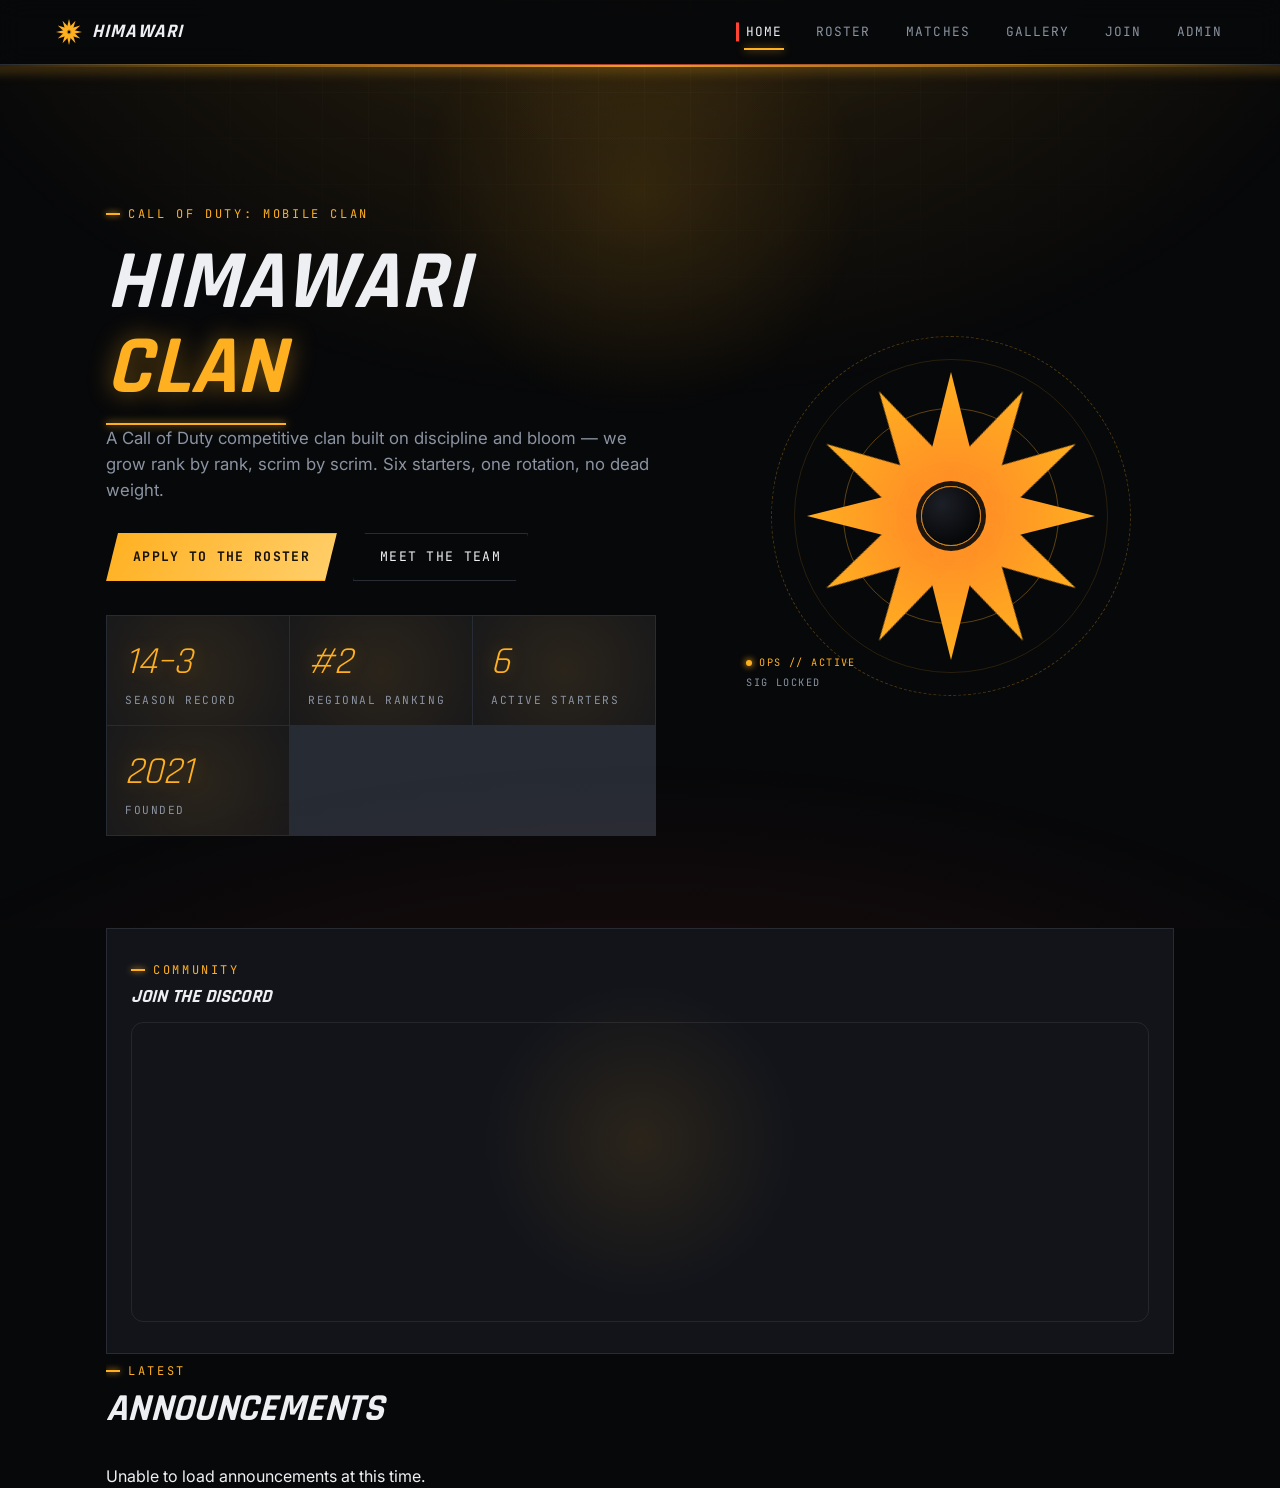
==== commit 46372f7f: "Add Matches link to navigation across all site pages" ====
--- a/index.html
+++ b/index.html
@@ -16,6 +16,7 @@
     <div class="nav-links">
       <a href="index.html" data-page="home">Home</a>
       <a href="roster.html" data-page="roster">Roster</a>
+      <a href="matches.html" data-page="matches">Matches</a>
       <a href="gallery.html" data-page="gallery">Gallery</a>
       <a href="join.html" data-page="join">Join</a>
       <a href="admin.html" data-page="admin">Admin</a>
@@ -170,4 +171,4 @@
   <script src="js/main.js"></script>
   <script src="js/enhancements.js"></script>
 </body>
-</html>
+</html>
--- a/css/style.css
+++ b/css/style.css
@@ -410,6 +410,134 @@
 @keyframes rise-in {
   from { opacity: 0; transform: translateY(26px); }
   to { opacity: 1; transform: translateY(0); }
+}
+
+/* ---------- Homepage hero: two-column split (copy + insignia) ---------- */
+.hero.hero-home { text-align: left; }
+.hero.hero-home .hero-grid {
+  display: grid;
+  grid-template-columns: minmax(0, 1.05fr) minmax(240px, 0.85fr);
+  gap: clamp(32px, 6vw, 72px);
+  align-items: center;
+}
+.hero.hero-home .hero-copy .eyebrow { opacity: 0; animation: rise-in 760ms var(--ease-snap) 160ms forwards; }
+.hero.hero-home h1 { margin: 18px 0 14px; }
+.hero.hero-home p.lede { margin: 0; max-width: 52ch; }
+.hero.hero-home .hero-cta { justify-content: flex-start; margin-top: 30px; }
+
+/* stat strip, folded into the hero copy column */
+.hero-home .stat-strip {
+  margin: 34px 0 0;
+  max-width: 560px;
+  opacity: 0;
+  animation: rise-in 760ms var(--ease-snap) 860ms forwards;
+}
+.hero-home .stat-strip .stat { text-align: left; padding: 16px 18px; }
+
+/* insignia visual — stands in for portrait art using the sunflower emblem */
+.hero-visual {
+  position: relative;
+  display: flex;
+  align-items: center;
+  justify-content: center;
+  min-height: clamp(240px, 30vw, 380px);
+}
+.hero-visual-ring {
+  position: absolute;
+  inset: 0;
+  margin: auto;
+  width: clamp(240px, 32vw, 360px);
+  height: clamp(240px, 32vw, 360px);
+  border: 1px dashed rgba(255, 176, 32, 0.28);
+  border-radius: 50%;
+  animation: spin-slow-rev 42s linear infinite;
+}
+.hero-visual-ring::before {
+  content: '';
+  position: absolute;
+  inset: 22px;
+  border: 1px solid rgba(255, 176, 32, 0.14);
+  border-radius: 50%;
+}
+@keyframes spin-slow-rev { to { transform: rotate(-360deg); } }
+
+.hero-visual-readout {
+  position: absolute;
+  left: 4%;
+  bottom: 4%;
+  display: flex;
+  flex-direction: column;
+  gap: 5px;
+  font-family: var(--font-mono);
+  font-size: 0.64rem;
+  letter-spacing: 0.14em;
+  text-transform: uppercase;
+  color: var(--text-dim);
+}
+.hero-visual-readout span:first-child { color: var(--gold); }
+.hero-visual-readout span:first-child::before {
+  content: '';
+  display: inline-block;
+  width: 6px; height: 6px;
+  border-radius: 50%;
+  background: var(--gold);
+  margin-right: 7px;
+  box-shadow: 0 0 6px 1px rgba(255, 176, 32, 0.7);
+  animation: pulse-dot 1.6s ease-in-out infinite;
+}
+@keyframes pulse-dot { 0%, 100% { opacity: 1; } 50% { opacity: 0.35; } }
+
+@media (max-width: 860px) {
+  .hero.hero-home { text-align: center; }
+  .hero.hero-home .hero-grid { grid-template-columns: 1fr; }
+  .hero-visual { order: -1; min-height: 220px; margin-bottom: 4px; }
+  .hero.hero-home .hero-cta { justify-content: center; }
+  .hero.hero-home p.lede { margin: 0 auto; }
+  .hero-home .stat-strip { margin-left: auto; margin-right: auto; }
+  .hero-home .stat-strip .stat { text-align: center; }
+  .hero-visual-readout { display: none; }
+}
+
+@media (prefers-reduced-motion: reduce) {
+  .hero-visual-ring { animation: none; }
+  .hero-visual-readout span:first-child::before { animation: none; }
+}
+
+/* ---------- War Room hero: reuses the hero-grid split with a map visual ---------- */
+.hero.hero-warroom { text-align: left; }
+.hero.hero-warroom .hero-grid {
+  display: grid;
+  grid-template-columns: minmax(0, 1fr) minmax(240px, 0.9fr);
+  gap: clamp(28px, 5vw, 56px);
+  align-items: center;
+}
+.warroom-map {
+  min-height: clamp(200px, 26vw, 300px);
+  background: var(--panel);
+  border: 1px solid var(--line);
+  padding: 12px;
+}
+.warroom-map-svg { width: 100%; height: auto; display: block; }
+.warroom-path {
+  stroke-dashoffset: 0;
+  animation: warroom-dash 3.5s linear infinite;
+}
+@keyframes warroom-dash { to { stroke-dashoffset: -20; } }
+.warroom-point circle:first-child { animation: pulse-dot 2.2s ease-in-out infinite; transform-origin: center; }
+.warroom-point:nth-child(2) circle:first-child { animation-delay: 0.4s; }
+.warroom-point:nth-child(3) circle:first-child { animation-delay: 0.8s; }
+.warroom-label {
+  font-family: var(--font-mono);
+  font-size: 9px;
+  font-weight: 700;
+  fill: var(--gold);
+}
+@media (max-width: 860px) {
+  .hero.hero-warroom .hero-grid { grid-template-columns: 1fr; }
+  .warroom-map { order: -1; }
+}
+@media (prefers-reduced-motion: reduce) {
+  .warroom-path, .warroom-point circle:first-child { animation: none; }
 }
 
 /* ---------- Buttons ---------- */
@@ -893,7 +1021,15 @@
 
 /* ---------- Main column ---------- */
 .roster-main { padding: 28px clamp(18px, 3vw, 32px) 48px; min-width: 0; }
-.roster-main-head { margin-bottom: 22px; }
+.roster-main-head {
+  margin-bottom: 22px;
+  display: flex;
+  align-items: flex-end;
+  justify-content: space-between;
+  gap: 16px;
+  flex-wrap: wrap;
+}
+.roster-apply-btn { padding: 11px 20px; font-size: 0.72rem; flex-shrink: 0; }
 .roster-main-head h1 {
   font-size: clamp(1.5rem, 3vw, 2.1rem);
   display: flex;
@@ -913,37 +1049,31 @@
 
 .roster-tabs {
   display: flex;
-  gap: 22px;
-  border-bottom: 1px solid var(--line);
+  gap: 4px;
+  padding: 4px;
+  background: var(--panel);
+  border: 1px solid var(--line);
   margin-bottom: 30px;
   flex-wrap: wrap;
+  width: fit-content;
+  max-width: 100%;
 }
 .roster-tab {
   background: none;
   border: none;
   color: var(--text-dim);
   font-family: var(--font-mono);
-  font-size: 0.76rem;
-  letter-spacing: 0.1em;
-  text-transform: uppercase;
-  padding: 10px 2px 12px;
+  font-size: 0.74rem;
+  letter-spacing: 0.08em;
+  text-transform: uppercase;
+  padding: 9px 16px;
   cursor: pointer;
   position: relative;
-  transition: color 160ms var(--ease-snap);
-}
-.roster-tab::after {
-  content: '';
-  position: absolute;
-  left: 0; right: 0; bottom: -1px;
-  height: 2px;
-  background: var(--ember);
-  transform: scaleX(0);
-  transform-origin: left;
-  transition: transform 220ms var(--ease-snap);
-}
-.roster-tab:hover { color: var(--text); }
-.roster-tab.active { color: var(--gold); }
-.roster-tab.active::after { transform: scaleX(1); }
+  clip-path: polygon(8px 0, 100% 0, calc(100% - 8px) 100%, 0 100%);
+  transition: color 160ms var(--ease-snap), background 160ms var(--ease-snap);
+}
+.roster-tab:hover { color: var(--text); background: var(--panel-alt); }
+.roster-tab.active { color: #17110a; background: linear-gradient(120deg, var(--gold), #ffcf6b); font-weight: 700; }
 
 .roster-section { margin-bottom: 36px; scroll-margin-top: 90px; }
 .roster-section-title {
@@ -1161,6 +1291,23 @@
   text-transform: uppercase;
   margin-top: 3px;
 }
+.operator-card .op-kd {
+  display: flex;
+  justify-content: space-between;
+  align-items: baseline;
+  margin-top: 10px;
+  padding-top: 10px;
+  border-top: 1px solid var(--line);
+  font-family: var(--font-mono);
+}
+.operator-card .op-kd .k {
+  font-size: 0.6rem;
+  letter-spacing: 0.1em;
+  text-transform: uppercase;
+  color: var(--text-dim);
+}
+.operator-card .op-kd .v { font-size: 0.8rem; color: var(--text); font-weight: 500; }
+.operator-card.active .op-kd .v { color: var(--gold); }
 
 .operator-detail {
   background: var(--panel);
@@ -1210,4 +1357,4 @@
 @media (max-width: 560px) {
   .operator-detail { grid-template-columns: 1fr; }
   .operator-detail .op-detail-avatar { width: 92px; height: 92px; }
-}
+}
